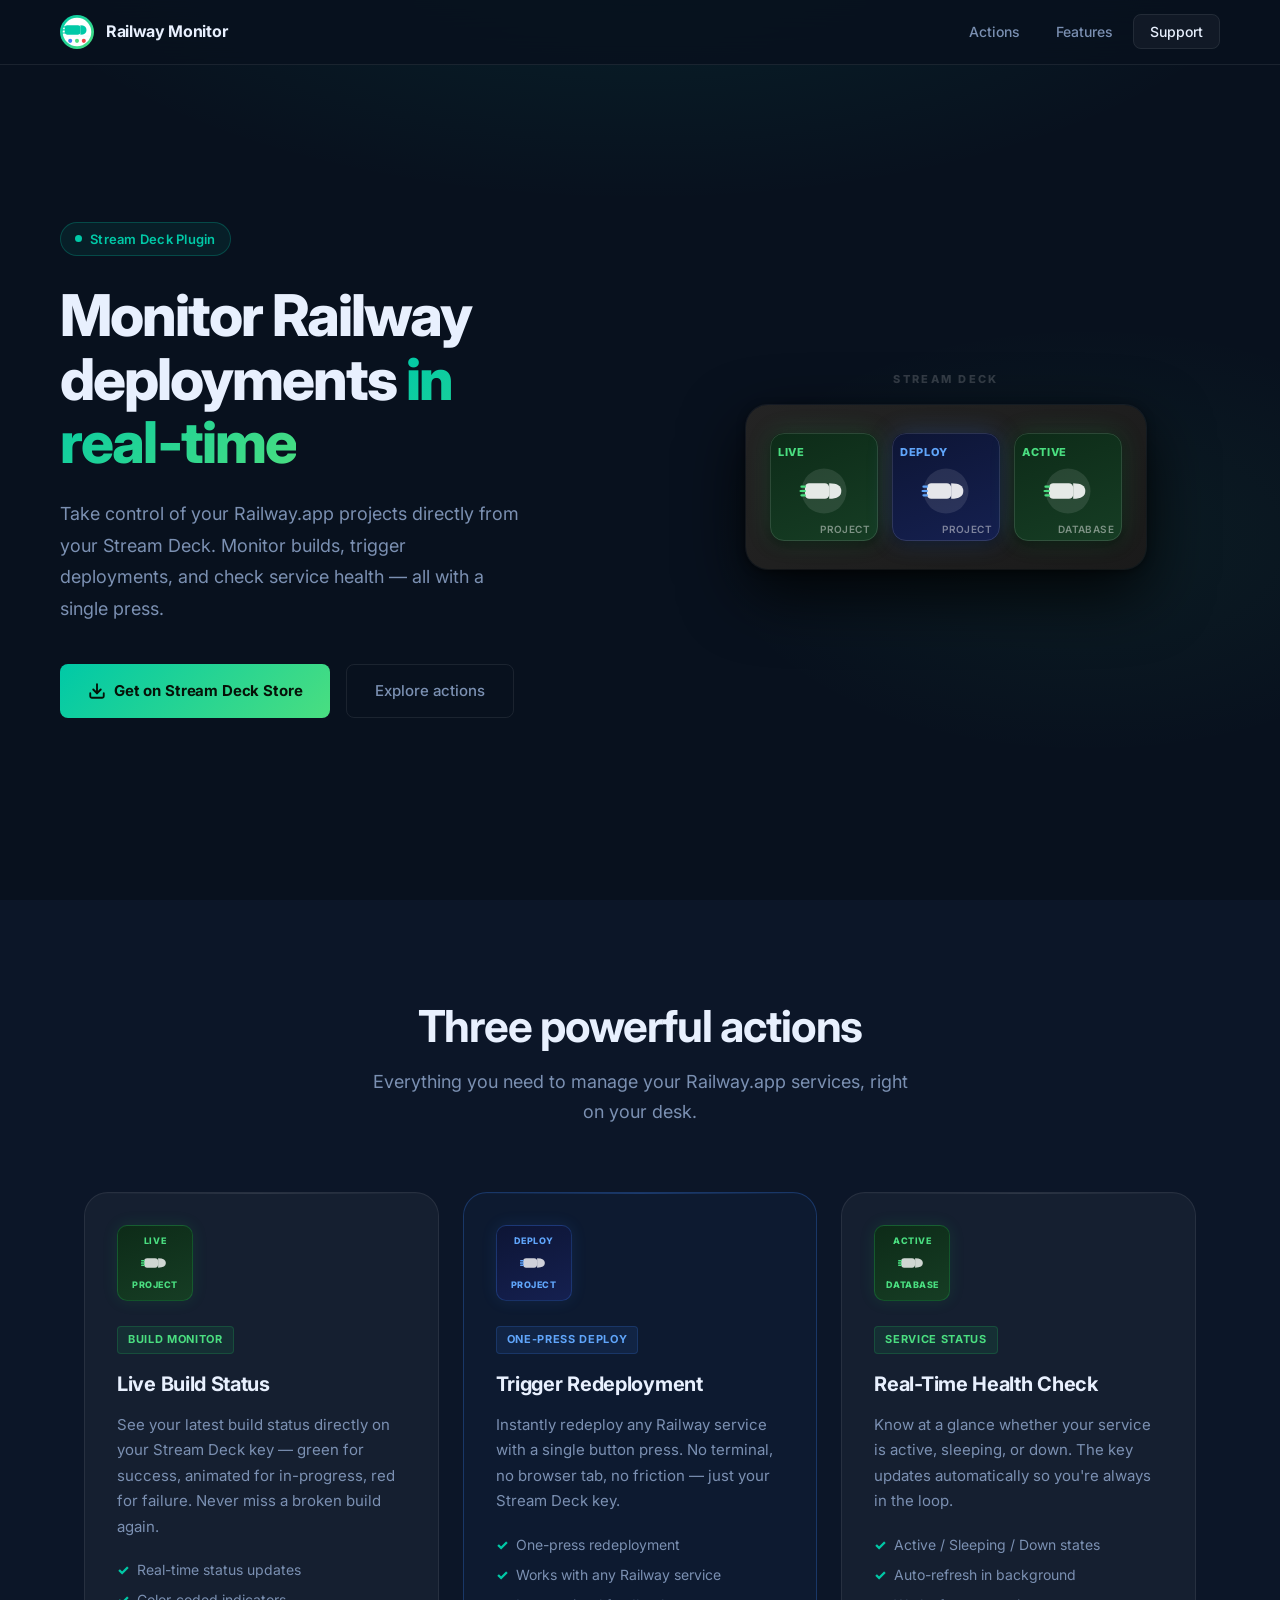
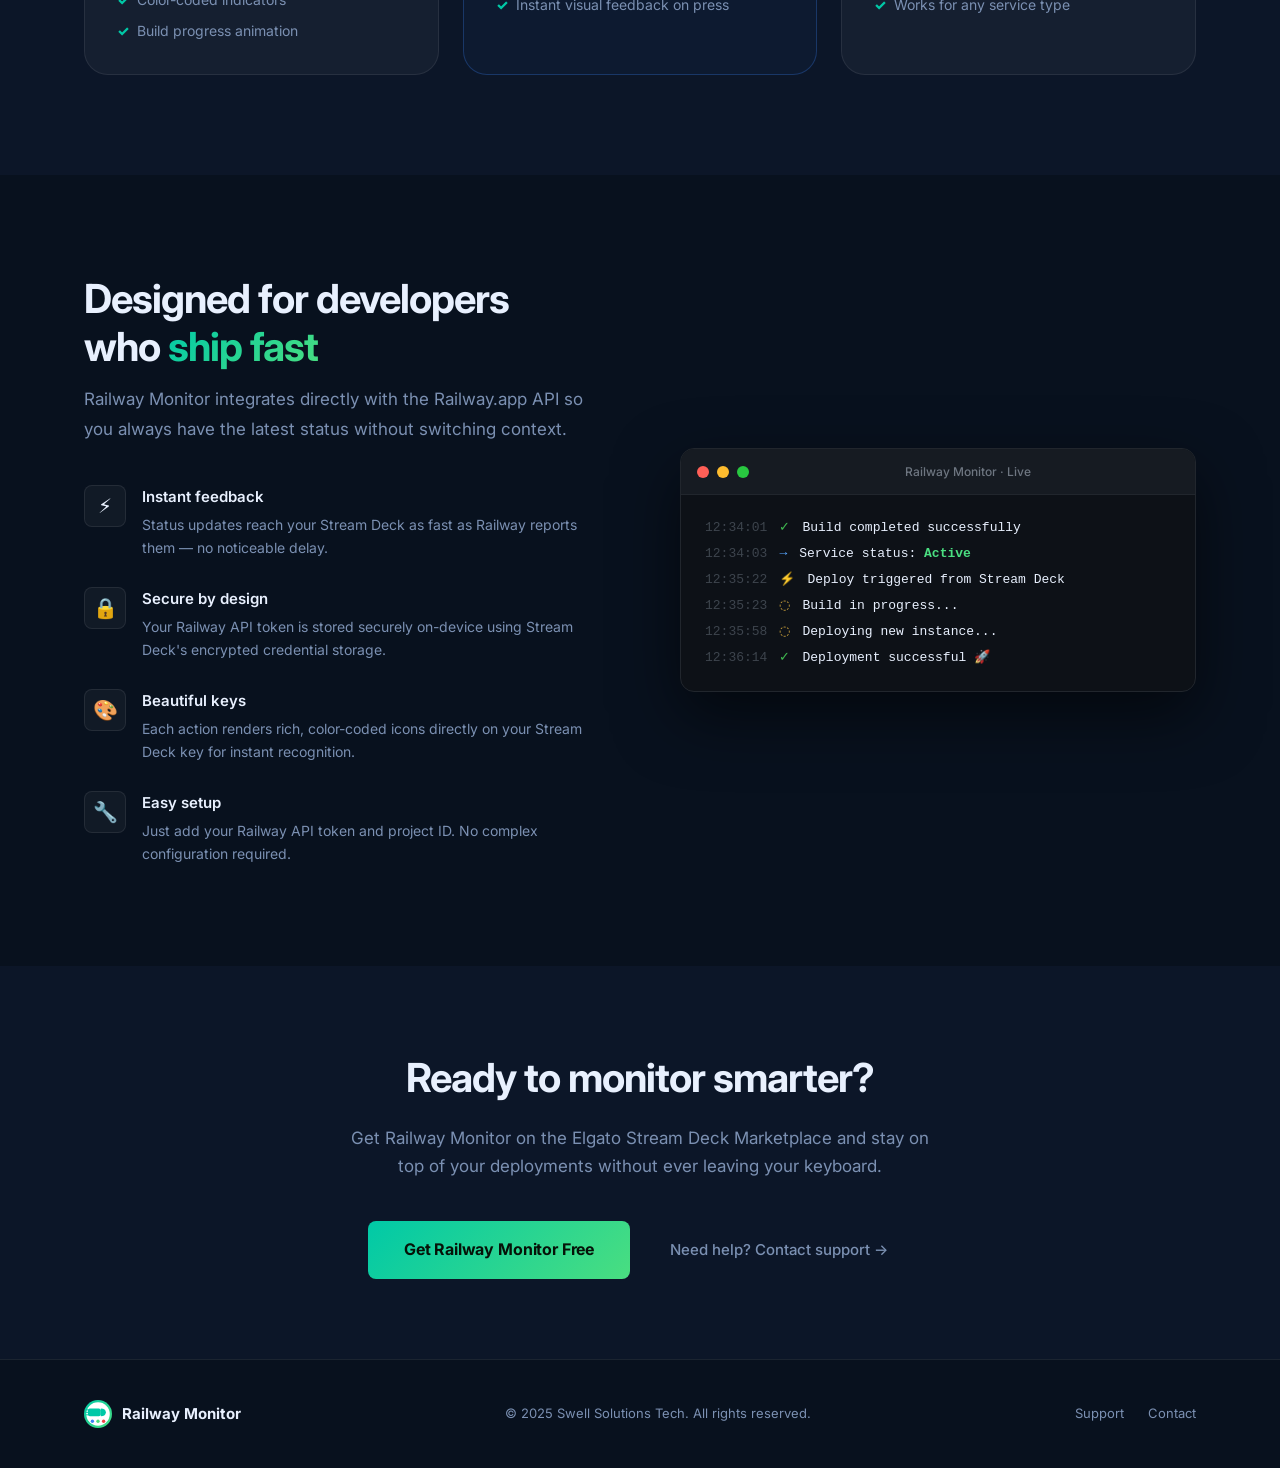
==== index.html @ 13d216b6 "feat: implement site structure with landing page, support page, and responsive CSS styling" ====
<!DOCTYPE html>
<html lang="en">
<head>
  <meta charset="UTF-8">
  <meta name="viewport" content="width=device-width, initial-scale=1.0">
  <title>Railway Monitor — Stream Deck Plugin</title>
  <meta name="description" content="Monitor your Railway.app deployments in real-time from your Stream Deck. Build status, one-press deploys, and service health at your fingertips.">
  <link rel="preconnect" href="https://fonts.googleapis.com">
  <link rel="preconnect" href="https://fonts.gstatic.com" crossorigin>
  <link href="https://fonts.googleapis.com/css2?family=Inter:wght@300;400;500;600;700;800;900&display=swap" rel="stylesheet">
  <link rel="stylesheet" href="css/style.css">
</head>
<body>

  <!-- ─── NAV ─── -->
  <nav class="nav" id="nav">
    <div class="nav-inner">
      <a href="index.html" class="nav-brand">
        <svg width="34" height="34" viewBox="0 0 100 100" fill="none" xmlns="http://www.w3.org/2000/svg">
          <defs>
            <linearGradient id="ng" x1="0" y1="0" x2="100" y2="100" gradientUnits="userSpaceOnUse">
              <stop stop-color="#00c9a7"/><stop offset="1" stop-color="#4ade80"/>
            </linearGradient>
          </defs>
          <circle cx="50" cy="50" r="50" fill="url(#ng)"/>
          <circle cx="50" cy="50" r="42" fill="white"/>
          <rect x="14" y="30" width="46" height="28" rx="7" fill="#00c9a7"/>
          <path d="M60 30 Q78 30 78 44 Q78 58 60 58 Z" fill="#00c9a7"/>
          <line x1="14" y1="35" x2="8" y2="35" stroke="#00c9a7" stroke-width="3.5" stroke-linecap="round"/>
          <line x1="14" y1="44" x2="6" y2="44" stroke="#00c9a7" stroke-width="3.5" stroke-linecap="round"/>
          <line x1="14" y1="53" x2="8" y2="53" stroke="#00c9a7" stroke-width="3.5" stroke-linecap="round"/>
          <line x1="10" y1="62" x2="90" y2="62" stroke="#e0ede8" stroke-width="1.5" opacity="0.6"/>
          <circle cx="30" cy="76" r="6" fill="#3b82f6"/>
          <circle cx="50" cy="76" r="6" fill="#4ade80"/>
          <circle cx="70" cy="76" r="6" fill="#ef4444"/>
        </svg>
        <span class="nav-name">Railway Monitor</span>
      </a>
      <ul class="nav-links">
        <li><a href="#actions">Actions</a></li>
        <li><a href="#features">Features</a></li>
        <li><a href="support.html" class="nav-support">Support</a></li>
      </ul>
    </div>
  </nav>

  <!-- ─── HERO ─── -->
  <section class="hero">
    <div class="hero-inner">
      <div class="hero-content">
        <div class="hero-badge">
          <span class="badge-dot"></span>
          Stream Deck Plugin
        </div>
        <h1>Monitor Railway<br>deployments <span class="gradient-text">in real&#8209;time</span></h1>
        <p class="hero-desc">
          Take control of your Railway.app projects directly from your Stream Deck.
          Monitor builds, trigger deployments, and check service health — all with a single press.
        </p>
        <div class="hero-ctas">
          <a href="#" class="btn-gradient">
            <svg width="18" height="18" viewBox="0 0 24 24" fill="none" stroke="currentColor" stroke-width="2.5" stroke-linecap="round" stroke-linejoin="round">
              <path d="M21 15v4a2 2 0 0 1-2 2H5a2 2 0 0 1-2-2v-4"/><polyline points="7 10 12 15 17 10"/><line x1="12" y1="15" x2="12" y2="3"/>
            </svg>
            Get on Stream Deck Store
          </a>
          <a href="#actions" class="btn-outline">Explore actions</a>
        </div>
      </div>

      <!-- Stream Deck Visual -->
      <div class="deck-visual">
        <div class="deck-brand-label">Stream Deck</div>
        <div class="deck-frame">

          <!-- Key 1 — Live -->
          <div class="deck-key key-live">
            <span class="key-top-label">Live</span>
            <div class="key-icon-wrap">
              <svg viewBox="0 0 60 60" fill="none" xmlns="http://www.w3.org/2000/svg">
                <circle cx="30" cy="30" r="26" fill="rgba(255,255,255,0.1)"/>
                <rect x="8" y="21" width="28" height="18" rx="5" fill="white" opacity="0.88"/>
                <path d="M36 21 Q50 21 50 30 Q50 39 36 39 Z" fill="white" opacity="0.88"/>
                <line x1="8" y1="25" x2="4" y2="25" stroke="#4ade80" stroke-width="2.5" stroke-linecap="round"/>
                <line x1="8" y1="30" x2="3" y2="30" stroke="#4ade80" stroke-width="2.5" stroke-linecap="round"/>
                <line x1="8" y1="35" x2="4" y2="35" stroke="#4ade80" stroke-width="2.5" stroke-linecap="round"/>
              </svg>
            </div>
            <span class="key-bottom-label">Project</span>
          </div>

          <!-- Key 2 — Deploy -->
          <div class="deck-key key-deploy">
            <span class="key-top-label">Deploy</span>
            <div class="key-icon-wrap">
              <svg viewBox="0 0 60 60" fill="none" xmlns="http://www.w3.org/2000/svg">
                <circle cx="30" cy="30" r="26" fill="rgba(255,255,255,0.1)"/>
                <rect x="8" y="21" width="28" height="18" rx="5" fill="white" opacity="0.88"/>
                <path d="M36 21 Q50 21 50 30 Q50 39 36 39 Z" fill="white" opacity="0.88"/>
                <line x1="8" y1="25" x2="4" y2="25" stroke="#60a5fa" stroke-width="2.5" stroke-linecap="round"/>
                <line x1="8" y1="30" x2="3" y2="30" stroke="#60a5fa" stroke-width="2.5" stroke-linecap="round"/>
                <line x1="8" y1="35" x2="4" y2="35" stroke="#60a5fa" stroke-width="2.5" stroke-linecap="round"/>
              </svg>
            </div>
            <span class="key-bottom-label">Project</span>
          </div>

          <!-- Key 3 — Active -->
          <div class="deck-key key-active">
            <span class="key-top-label">Active</span>
            <div class="key-icon-wrap">
              <svg viewBox="0 0 60 60" fill="none" xmlns="http://www.w3.org/2000/svg">
                <circle cx="30" cy="30" r="26" fill="rgba(255,255,255,0.1)"/>
                <rect x="8" y="21" width="28" height="18" rx="5" fill="white" opacity="0.88"/>
                <path d="M36 21 Q50 21 50 30 Q50 39 36 39 Z" fill="white" opacity="0.88"/>
                <line x1="8" y1="25" x2="4" y2="25" stroke="#4ade80" stroke-width="2.5" stroke-linecap="round"/>
                <line x1="8" y1="30" x2="3" y2="30" stroke="#4ade80" stroke-width="2.5" stroke-linecap="round"/>
                <line x1="8" y1="35" x2="4" y2="35" stroke="#4ade80" stroke-width="2.5" stroke-linecap="round"/>
              </svg>
            </div>
            <span class="key-bottom-label">Database</span>
          </div>

        </div>
      </div>
    </div>
  </section>

  <!-- ─── ACTIONS ─── -->
  <section id="actions" class="section-actions">
    <div class="container">
      <div class="section-header">
        <h2>Three powerful actions</h2>
        <p>Everything you need to manage your Railway.app services, right on your desk.</p>
      </div>
      <div class="actions-grid">

        <!-- Build Monitor -->
        <div class="action-card">
          <div class="mini-key green">
            <span>Live</span>
            <svg class="mini-key-icon" viewBox="0 0 36 36" fill="none">
              <rect x="4" y="12" width="18" height="12" rx="4" fill="white" opacity="0.8"/>
              <path d="M22 12 Q32 12 32 18 Q32 24 22 24 Z" fill="white" opacity="0.8"/>
              <line x1="4" y1="15" x2="1" y2="15" stroke="#4ade80" stroke-width="2" stroke-linecap="round"/>
              <line x1="4" y1="18" x2="0" y2="18" stroke="#4ade80" stroke-width="2" stroke-linecap="round"/>
              <line x1="4" y1="21" x2="1" y2="21" stroke="#4ade80" stroke-width="2" stroke-linecap="round"/>
            </svg>
            <span>Project</span>
          </div>
          <div class="action-tag green">Build Monitor</div>
          <h3>Live Build Status</h3>
          <p>See your latest build status directly on your Stream Deck key — green for success, animated for in-progress, red for failure. Never miss a broken build again.</p>
          <ul class="check-list">
            <li>Real-time status updates</li>
            <li>Color-coded indicators</li>
            <li>Build progress animation</li>
          </ul>
        </div>

        <!-- Deploy -->
        <div class="action-card is-featured">
          <div class="mini-key blue">
            <span>Deploy</span>
            <svg class="mini-key-icon" viewBox="0 0 36 36" fill="none">
              <rect x="4" y="12" width="18" height="12" rx="4" fill="white" opacity="0.8"/>
              <path d="M22 12 Q32 12 32 18 Q32 24 22 24 Z" fill="white" opacity="0.8"/>
              <line x1="4" y1="15" x2="1" y2="15" stroke="#60a5fa" stroke-width="2" stroke-linecap="round"/>
              <line x1="4" y1="18" x2="0" y2="18" stroke="#60a5fa" stroke-width="2" stroke-linecap="round"/>
              <line x1="4" y1="21" x2="1" y2="21" stroke="#60a5fa" stroke-width="2" stroke-linecap="round"/>
            </svg>
            <span>Project</span>
          </div>
          <div class="action-tag blue">One-Press Deploy</div>
          <h3>Trigger Redeployment</h3>
          <p>Instantly redeploy any Railway service with a single button press. No terminal, no browser tab, no friction — just your Stream Deck key.</p>
          <ul class="check-list">
            <li>One-press redeployment</li>
            <li>Works with any Railway service</li>
            <li>Instant visual feedback on press</li>
          </ul>
        </div>

        <!-- Service Status -->
        <div class="action-card">
          <div class="mini-key green">
            <span>Active</span>
            <svg class="mini-key-icon" viewBox="0 0 36 36" fill="none">
              <rect x="4" y="12" width="18" height="12" rx="4" fill="white" opacity="0.8"/>
              <path d="M22 12 Q32 12 32 18 Q32 24 22 24 Z" fill="white" opacity="0.8"/>
              <line x1="4" y1="15" x2="1" y2="15" stroke="#4ade80" stroke-width="2" stroke-linecap="round"/>
              <line x1="4" y1="18" x2="0" y2="18" stroke="#4ade80" stroke-width="2" stroke-linecap="round"/>
              <line x1="4" y1="21" x2="1" y2="21" stroke="#4ade80" stroke-width="2" stroke-linecap="round"/>
            </svg>
            <span>Database</span>
          </div>
          <div class="action-tag green">Service Status</div>
          <h3>Real-Time Health Check</h3>
          <p>Know at a glance whether your service is active, sleeping, or down. The key updates automatically so you're always in the loop.</p>
          <ul class="check-list">
            <li>Active / Sleeping / Down states</li>
            <li>Auto-refresh in background</li>
            <li>Works for any service type</li>
          </ul>
        </div>

      </div>
    </div>
  </section>

  <!-- ─── FEATURES ─── -->
  <section id="features" class="section-features">
    <div class="container">
      <div class="features-inner">
        <div class="features-text">
          <h2>Designed for developers<br>who <span class="gradient-text">ship fast</span></h2>
          <p>Railway Monitor integrates directly with the Railway.app API so you always have the latest status without switching context.</p>
          <div class="feat-list">
            <div class="feat-item">
              <div class="feat-icon">⚡</div>
              <div>
                <strong>Instant feedback</strong>
                <p>Status updates reach your Stream Deck as fast as Railway reports them — no noticeable delay.</p>
              </div>
            </div>
            <div class="feat-item">
              <div class="feat-icon">🔒</div>
              <div>
                <strong>Secure by design</strong>
                <p>Your Railway API token is stored securely on-device using Stream Deck's encrypted credential storage.</p>
              </div>
            </div>
            <div class="feat-item">
              <div class="feat-icon">🎨</div>
              <div>
                <strong>Beautiful keys</strong>
                <p>Each action renders rich, color-coded icons directly on your Stream Deck key for instant recognition.</p>
              </div>
            </div>
            <div class="feat-item">
              <div class="feat-icon">🔧</div>
              <div>
                <strong>Easy setup</strong>
                <p>Just add your Railway API token and project ID. No complex configuration required.</p>
              </div>
            </div>
          </div>
        </div>

        <div class="terminal">
          <div class="terminal-bar">
            <span class="t-dot r"></span>
            <span class="t-dot y"></span>
            <span class="t-dot g"></span>
            <span class="terminal-title">Railway Monitor · Live</span>
          </div>
          <div class="terminal-body">
            <div class="log">
              <span class="log-t">12:34:01</span>
              <span class="log-ok">✓</span>
              <span>Build completed successfully</span>
            </div>
            <div class="log">
              <span class="log-t">12:34:03</span>
              <span class="log-inf">→</span>
              <span>Service status: <strong style="color:#4ade80">Active</strong></span>
            </div>
            <div class="log">
              <span class="log-t">12:35:22</span>
              <span class="log-inf">⚡</span>
              <span>Deploy triggered from Stream Deck</span>
            </div>
            <div class="log">
              <span class="log-t">12:35:23</span>
              <span class="log-wrn">◌</span>
              <span>Build in progress...</span>
            </div>
            <div class="log">
              <span class="log-t">12:35:58</span>
              <span class="log-wrn">◌</span>
              <span>Deploying new instance...</span>
            </div>
            <div class="log anim">
              <span class="log-t">12:36:14</span>
              <span class="log-ok">✓</span>
              <span>Deployment successful 🚀</span>
            </div>
          </div>
        </div>
      </div>
    </div>
  </section>

  <!-- ─── CTA ─── -->
  <section class="section-cta">
    <div class="container">
      <div class="cta-box">
        <h2>Ready to monitor smarter?</h2>
        <p>Get Railway Monitor on the Elgato Stream Deck Marketplace and stay on top of your deployments without ever leaving your keyboard.</p>
        <div class="cta-row">
          <a href="#" class="btn-gradient large">Get Railway Monitor Free</a>
          <a href="support.html" class="btn-ghost">Need help? Contact support →</a>
        </div>
      </div>
    </div>
  </section>

  <!-- ─── FOOTER ─── -->
  <footer class="footer">
    <div class="container">
      <div class="footer-inner">
        <a href="index.html" class="footer-brand">
          <svg width="28" height="28" viewBox="0 0 100 100" fill="none" xmlns="http://www.w3.org/2000/svg">
            <defs>
              <linearGradient id="fg" x1="0" y1="0" x2="100" y2="100" gradientUnits="userSpaceOnUse">
                <stop stop-color="#00c9a7"/><stop offset="1" stop-color="#4ade80"/>
              </linearGradient>
            </defs>
            <circle cx="50" cy="50" r="50" fill="url(#fg)"/>
            <circle cx="50" cy="50" r="42" fill="white"/>
            <rect x="14" y="30" width="46" height="28" rx="7" fill="#00c9a7"/>
            <path d="M60 30 Q78 30 78 44 Q78 58 60 58 Z" fill="#00c9a7"/>
            <line x1="14" y1="35" x2="8" y2="35" stroke="#00c9a7" stroke-width="3.5" stroke-linecap="round"/>
            <line x1="14" y1="44" x2="6" y2="44" stroke="#00c9a7" stroke-width="3.5" stroke-linecap="round"/>
            <line x1="14" y1="53" x2="8" y2="53" stroke="#00c9a7" stroke-width="3.5" stroke-linecap="round"/>
            <circle cx="30" cy="76" r="6" fill="#3b82f6"/>
            <circle cx="50" cy="76" r="6" fill="#4ade80"/>
            <circle cx="70" cy="76" r="6" fill="#ef4444"/>
          </svg>
          Railway Monitor
        </a>
        <p class="footer-copy">© 2025 Swell Solutions Tech. All rights reserved.</p>
        <div class="footer-links">
          <a href="support.html">Support</a>
          <a href="mailto:contact@swellsolutionstech.com">Contact</a>
        </div>
      </div>
    </div>
  </footer>

  <script>
    const nav = document.getElementById('nav');
    window.addEventListener('scroll', () => {
      nav.classList.toggle('scrolled', window.scrollY > 20);
    });
  </script>
</body>
</html>
---- css/style.css ----
*, *::before, *::after { box-sizing: border-box; margin: 0; padding: 0; }

:root {
  --bg: #08111e;
  --bg-2: #0c1628;
  --card: rgba(255,255,255,0.04);
  --card-hover: rgba(255,255,255,0.07);
  --border: rgba(255,255,255,0.08);
  --border-hover: rgba(255,255,255,0.18);
  --text: #e8f0fe;
  --muted: #7b90b2;
  --teal: #00c9a7;
  --green: #22c55e;
  --blue: #3b82f6;
  --red: #ef4444;
  --grad: linear-gradient(135deg, #00c9a7 0%, #4ade80 100%);
  --radius: 16px;
  --radius-sm: 8px;
  --radius-lg: 24px;
}

html { scroll-behavior: smooth; }

body {
  font-family: 'Inter', system-ui, -apple-system, sans-serif;
  background: var(--bg);
  color: var(--text);
  line-height: 1.6;
  overflow-x: hidden;
}

/* ─── NAV ─── */
.nav {
  position: fixed;
  top: 0; left: 0; right: 0;
  z-index: 100;
  padding: 0 24px;
  background: rgba(8,17,30,0.85);
  backdrop-filter: blur(20px);
  -webkit-backdrop-filter: blur(20px);
  border-bottom: 1px solid var(--border);
  transition: background 0.3s;
}

.nav.scrolled { background: rgba(8,17,30,0.98); }

.nav-inner {
  max-width: 1160px;
  margin: 0 auto;
  height: 64px;
  display: flex;
  align-items: center;
  justify-content: space-between;
}

.nav-brand {
  display: flex;
  align-items: center;
  gap: 12px;
  text-decoration: none;
  color: var(--text);
}

.nav-brand svg { flex-shrink: 0; }

.nav-name {
  font-weight: 700;
  font-size: 16px;
  letter-spacing: -0.02em;
}

.nav-links {
  display: flex;
  align-items: center;
  gap: 4px;
  list-style: none;
}

.nav-links a {
  text-decoration: none;
  color: var(--muted);
  font-size: 14px;
  font-weight: 500;
  padding: 8px 16px;
  border-radius: var(--radius-sm);
  transition: all 0.2s;
}

.nav-links a:hover { color: var(--text); background: var(--card); }

.nav-support {
  background: var(--card) !important;
  border: 1px solid var(--border);
  color: var(--text) !important;
}

.nav-support:hover {
  border-color: var(--teal) !important;
  color: var(--teal) !important;
  background: rgba(0,201,167,0.06) !important;
}

/* ─── HELPERS ─── */
.container {
  max-width: 1160px;
  margin: 0 auto;
  padding: 0 24px;
}

.gradient-text {
  background: var(--grad);
  -webkit-background-clip: text;
  background-clip: text;
  -webkit-text-fill-color: transparent;
}

.btn-gradient {
  display: inline-flex;
  align-items: center;
  gap: 8px;
  background: var(--grad);
  color: #061208;
  font-weight: 700;
  font-size: 15px;
  padding: 14px 28px;
  border-radius: var(--radius-sm);
  text-decoration: none;
  border: none;
  cursor: pointer;
  transition: all 0.25s;
  letter-spacing: -0.01em;
}

.btn-gradient:hover {
  transform: translateY(-2px);
  box-shadow: 0 8px 28px rgba(0,201,167,0.35);
}

.btn-gradient.large { padding: 16px 36px; font-size: 16px; }

.btn-outline {
  display: inline-flex;
  align-items: center;
  gap: 8px;
  background: transparent;
  color: var(--muted);
  font-weight: 500;
  font-size: 15px;
  padding: 14px 28px;
  border-radius: var(--radius-sm);
  text-decoration: none;
  border: 1px solid var(--border);
  transition: all 0.2s;
}

.btn-outline:hover { border-color: var(--border-hover); color: var(--text); }

.btn-ghost {
  display: inline-flex;
  align-items: center;
  background: transparent;
  color: var(--muted);
  font-weight: 500;
  font-size: 15px;
  padding: 14px 24px;
  text-decoration: none;
  transition: color 0.2s;
  border-radius: var(--radius-sm);
}

.btn-ghost:hover { color: var(--text); }

/* ─── HERO ─── */
.hero {
  min-height: 100vh;
  display: flex;
  align-items: center;
  padding: 100px 24px 60px;
  background:
    radial-gradient(ellipse 80% 50% at 50% -10%, rgba(0,201,167,0.1) 0%, transparent 65%),
    radial-gradient(ellipse 50% 40% at 85% 60%, rgba(74,222,128,0.06) 0%, transparent 60%),
    var(--bg);
}

.hero-inner {
  max-width: 1160px;
  margin: 0 auto;
  display: grid;
  grid-template-columns: 1fr 1fr;
  gap: 64px;
  align-items: center;
}

.hero-badge {
  display: inline-flex;
  align-items: center;
  gap: 8px;
  background: rgba(0,201,167,0.08);
  border: 1px solid rgba(0,201,167,0.25);
  color: var(--teal);
  font-size: 13px;
  font-weight: 600;
  padding: 6px 14px;
  border-radius: 100px;
  margin-bottom: 28px;
  letter-spacing: 0.02em;
}

.badge-dot {
  width: 7px; height: 7px;
  border-radius: 50%;
  background: var(--teal);
  animation: blink 2s ease-in-out infinite;
}

@keyframes blink {
  0%, 100% { opacity: 1; }
  50% { opacity: 0.3; }
}

.hero h1 {
  font-size: clamp(2.4rem, 5vw, 3.6rem);
  font-weight: 800;
  line-height: 1.1;
  letter-spacing: -0.035em;
  margin-bottom: 24px;
}

.hero-desc {
  color: var(--muted);
  font-size: 18px;
  line-height: 1.75;
  margin-bottom: 40px;
  max-width: 460px;
}

.hero-ctas {
  display: flex;
  gap: 16px;
  flex-wrap: wrap;
}

/* ─── DECK VISUAL ─── */
.deck-visual {
  display: flex;
  flex-direction: column;
  align-items: center;
  gap: 12px;
}

.deck-brand-label {
  font-size: 11px;
  font-weight: 800;
  letter-spacing: 0.22em;
  color: rgba(255,255,255,0.18);
  text-transform: uppercase;
  margin-bottom: 4px;
}

.deck-frame {
  background: linear-gradient(145deg, #242424, #1a1a1a);
  border-radius: 22px;
  padding: 28px 24px;
  display: flex;
  gap: 14px;
  box-shadow:
    0 0 0 1px rgba(255,255,255,0.06),
    0 24px 64px rgba(0,0,0,0.85),
    0 2px 8px rgba(0,0,0,0.5);
}

.deck-key {
  width: 108px;
  height: 108px;
  border-radius: 14px;
  display: flex;
  flex-direction: column;
  align-items: center;
  justify-content: space-between;
  padding: 11px 8px;
  cursor: pointer;
  transition: transform 0.15s, box-shadow 0.15s;
  position: relative;
  overflow: hidden;
}

.deck-key::after {
  content: '';
  position: absolute;
  inset: 0;
  border-radius: 14px;
  border: 1px solid rgba(255,255,255,0.12);
  pointer-events: none;
}

.deck-key:hover { transform: scale(0.96); }
.deck-key:active { transform: scale(0.91); }

.key-live {
  background: linear-gradient(160deg, #0d2b18 0%, #163d24 100%);
  box-shadow: 0 0 24px rgba(34,197,94,0.18), 0 4px 12px rgba(0,0,0,0.5);
}

.key-deploy {
  background: linear-gradient(160deg, #0d1535 0%, #152050 100%);
  box-shadow: 0 0 24px rgba(59,130,246,0.25), 0 4px 12px rgba(0,0,0,0.5);
}

.key-active {
  background: linear-gradient(160deg, #0d2b18 0%, #163d24 100%);
  box-shadow: 0 0 24px rgba(34,197,94,0.18), 0 4px 12px rgba(0,0,0,0.5);
}

.key-top-label {
  font-size: 11px;
  font-weight: 800;
  letter-spacing: 0.06em;
  text-transform: uppercase;
  align-self: flex-start;
}

.key-live .key-top-label  { color: #4ade80; }
.key-deploy .key-top-label { color: #60a5fa; }
.key-active .key-top-label { color: #4ade80; }

.key-icon-wrap {
  flex: 1;
  display: flex;
  align-items: center;
  justify-content: center;
  padding: 4px 0;
}

.key-icon-wrap svg { width: 52px; height: 52px; }

.key-bottom-label {
  font-size: 10px;
  font-weight: 600;
  color: rgba(255,255,255,0.45);
  letter-spacing: 0.04em;
  text-transform: uppercase;
  align-self: flex-end;
}

/* ─── SECTIONS ─── */
section { padding: 100px 0; }

.section-header {
  text-align: center;
  margin-bottom: 64px;
}

.section-header h2 {
  font-size: clamp(1.9rem, 4vw, 2.75rem);
  font-weight: 700;
  letter-spacing: -0.025em;
  margin-bottom: 14px;
  line-height: 1.2;
}

.section-header p {
  color: var(--muted);
  font-size: 18px;
  max-width: 560px;
  margin: 0 auto;
  line-height: 1.7;
}

/* ─── ACTIONS ─── */
.section-actions { background: var(--bg-2); }

.actions-grid {
  display: grid;
  grid-template-columns: repeat(3, 1fr);
  gap: 24px;
}

.action-card {
  background: var(--card);
  border: 1px solid var(--border);
  border-radius: var(--radius-lg);
  padding: 32px;
  transition: all 0.3s;
  position: relative;
  overflow: hidden;
}

.action-card::before {
  content: '';
  position: absolute;
  top: 0; left: 0; right: 0;
  height: 1px;
  background: linear-gradient(90deg, transparent, rgba(255,255,255,0.1), transparent);
}

.action-card:hover {
  background: var(--card-hover);
  border-color: var(--border-hover);
  transform: translateY(-5px);
  box-shadow: 0 16px 48px rgba(0,0,0,0.4);
}

.action-card.is-featured {
  border-color: rgba(59,130,246,0.28);
  background: rgba(59,130,246,0.04);
}

.action-card.is-featured::before {
  background: linear-gradient(90deg, transparent, rgba(59,130,246,0.3), transparent);
}

.action-card.is-featured:hover { border-color: rgba(59,130,246,0.5); }

.mini-key {
  width: 76px;
  height: 76px;
  border-radius: 10px;
  display: flex;
  flex-direction: column;
  align-items: center;
  justify-content: space-between;
  padding: 8px 6px;
  margin-bottom: 24px;
  font-size: 9px;
  font-weight: 800;
  letter-spacing: 0.06em;
  text-transform: uppercase;
}

.mini-key.green {
  background: linear-gradient(160deg, #0d2b18, #163d24);
  border: 1px solid rgba(34,197,94,0.25);
  color: #4ade80;
  box-shadow: 0 0 16px rgba(34,197,94,0.12);
}

.mini-key.blue {
  background: linear-gradient(160deg, #0d1535, #152050);
  border: 1px solid rgba(59,130,246,0.25);
  color: #60a5fa;
  box-shadow: 0 0 16px rgba(59,130,246,0.12);
}

.mini-key-icon {
  width: 28px;
  height: 28px;
}

.action-tag {
  display: inline-block;
  font-size: 11px;
  font-weight: 700;
  letter-spacing: 0.06em;
  text-transform: uppercase;
  padding: 4px 10px;
  border-radius: 4px;
  margin-bottom: 14px;
}

.action-tag.green {
  background: rgba(34,197,94,0.1);
  color: #4ade80;
  border: 1px solid rgba(34,197,94,0.2);
}

.action-tag.blue {
  background: rgba(59,130,246,0.1);
  color: #60a5fa;
  border: 1px solid rgba(59,130,246,0.2);
}

.action-card h3 {
  font-size: 20px;
  font-weight: 700;
  letter-spacing: -0.015em;
  margin-bottom: 12px;
}

.action-card p {
  color: var(--muted);
  font-size: 15px;
  line-height: 1.7;
  margin-bottom: 20px;
}

.check-list {
  list-style: none;
  display: flex;
  flex-direction: column;
  gap: 8px;
}

.check-list li {
  font-size: 14px;
  color: var(--muted);
  padding-left: 20px;
  position: relative;
}

.check-list li::before {
  content: '✓';
  position: absolute;
  left: 0;
  color: var(--teal);
  font-weight: 800;
}

/* ─── FEATURES ─── */
.section-features { background: var(--bg); }

.features-inner {
  display: grid;
  grid-template-columns: 1fr 1fr;
  gap: 80px;
  align-items: center;
}

.features-text h2 {
  font-size: clamp(1.8rem, 3.5vw, 2.5rem);
  font-weight: 700;
  letter-spacing: -0.025em;
  margin-bottom: 14px;
  line-height: 1.2;
}

.features-text > p {
  color: var(--muted);
  font-size: 17px;
  line-height: 1.75;
  margin-bottom: 40px;
}

.feat-list {
  display: flex;
  flex-direction: column;
  gap: 28px;
}

.feat-item {
  display: flex;
  gap: 16px;
  align-items: flex-start;
}

.feat-icon {
  width: 42px; height: 42px;
  flex-shrink: 0;
  background: var(--card);
  border: 1px solid var(--border);
  border-radius: var(--radius-sm);
  display: flex;
  align-items: center;
  justify-content: center;
  font-size: 20px;
}

.feat-item strong {
  display: block;
  font-size: 15px;
  font-weight: 600;
  margin-bottom: 4px;
}

.feat-item p {
  color: var(--muted);
  font-size: 14px;
  line-height: 1.65;
}

/* ─── TERMINAL ─── */
.terminal {
  background: #0d1117;
  border: 1px solid #21262d;
  border-radius: 14px;
  overflow: hidden;
  box-shadow: 0 24px 64px rgba(0,0,0,0.55);
}

.terminal-bar {
  background: #161b22;
  padding: 13px 16px;
  display: flex;
  align-items: center;
  gap: 8px;
  border-bottom: 1px solid #21262d;
}

.t-dot { width: 12px; height: 12px; border-radius: 50%; }
.t-dot.r { background: #ff5f57; }
.t-dot.y { background: #febc2e; }
.t-dot.g { background: #28c840; }

.terminal-title {
  flex: 1;
  text-align: center;
  font-size: 12px;
  color: #6e7681;
  font-weight: 500;
}

.terminal-body {
  padding: 20px 24px;
  font-family: 'SF Mono', 'Fira Code', 'Cascadia Code', monospace;
  font-size: 13px;
  line-height: 2;
}

.log { display: flex; gap: 12px; }
.log-t { color: #3d444d; min-width: 60px; }
.log-ok  { color: #3fb950; }
.log-inf { color: #58a6ff; }
.log-wrn { color: #e3b341; }

.log.anim .log-ok { animation: fadeIn 1.5s 4s both; }

@keyframes fadeIn {
  from { opacity: 0; } to { opacity: 1; }
}

/* ─── CTA ─── */
.section-cta { background: var(--bg-2); padding: 80px 0; }

.cta-box {
  text-align: center;
  max-width: 580px;
  margin: 0 auto;
}

.cta-box h2 {
  font-size: clamp(1.8rem, 3.5vw, 2.5rem);
  font-weight: 700;
  letter-spacing: -0.025em;
  margin-bottom: 14px;
}

.cta-box p {
  color: var(--muted);
  font-size: 17px;
  line-height: 1.7;
  margin-bottom: 40px;
}

.cta-row {
  display: flex;
  gap: 16px;
  justify-content: center;
  flex-wrap: wrap;
}

/* ─── FOOTER ─── */
.footer {
  background: var(--bg);
  border-top: 1px solid var(--border);
  padding: 40px 0;
}

.footer-inner {
  display: flex;
  align-items: center;
  justify-content: space-between;
  flex-wrap: wrap;
  gap: 16px;
}

.footer-brand {
  display: flex;
  align-items: center;
  gap: 10px;
  font-weight: 700;
  font-size: 15px;
  text-decoration: none;
  color: var(--text);
}

.footer-copy { color: var(--muted); font-size: 13px; }

.footer-links { display: flex; gap: 24px; }

.footer-links a {
  color: var(--muted);
  text-decoration: none;
  font-size: 13px;
  transition: color 0.2s;
}

.footer-links a:hover { color: var(--text); }

/* ─── SUPPORT PAGE ─── */
.support-hero {
  padding: 160px 24px 80px;
  text-align: center;
  background:
    radial-gradient(ellipse 60% 40% at 50% 0%, rgba(0,201,167,0.07) 0%, transparent 65%),
    var(--bg);
}

.support-hero h1 {
  font-size: clamp(2rem, 4vw, 3rem);
  font-weight: 800;
  letter-spacing: -0.03em;
  margin-bottom: 16px;
}

.support-hero p {
  color: var(--muted);
  font-size: 18px;
  max-width: 480px;
  margin: 0 auto;
  line-height: 1.7;
}

.support-content { padding: 60px 0 100px; background: var(--bg-2); }

.support-grid {
  display: grid;
  grid-template-columns: 1fr 1.2fr;
  gap: 32px;
  max-width: 900px;
  margin: 0 auto;
}

.s-card {
  background: var(--card);
  border: 1px solid var(--border);
  border-radius: var(--radius-lg);
  padding: 40px;
}

.contact-card { text-align: center; }

.contact-icon {
  width: 68px; height: 68px;
  background: rgba(0,201,167,0.08);
  border: 1px solid rgba(0,201,167,0.2);
  border-radius: 18px;
  display: flex;
  align-items: center;
  justify-content: center;
  margin: 0 auto 24px;
  font-size: 30px;
}

.contact-card h2 {
  font-size: 22px;
  font-weight: 700;
  letter-spacing: -0.02em;
  margin-bottom: 12px;
}

.contact-card p {
  color: var(--muted);
  font-size: 15px;
  line-height: 1.7;
  margin-bottom: 28px;
}

.contact-email-link {
  display: block;
  color: var(--teal);
  font-size: 14px;
  text-decoration: none;
  font-weight: 600;
  margin-bottom: 28px;
  word-break: break-all;
  transition: opacity 0.2s;
}

.contact-email-link:hover { opacity: 0.75; }

.faq-card h2 {
  font-size: 22px;
  font-weight: 700;
  letter-spacing: -0.02em;
  margin-bottom: 28px;
}

.faq-item {
  padding: 18px 0;
  border-bottom: 1px solid var(--border);
}

.faq-item:first-of-type { padding-top: 0; }
.faq-item:last-child { border-bottom: none; padding-bottom: 0; }

.faq-q {
  font-weight: 600;
  font-size: 14px;
  margin-bottom: 8px;
}

.faq-a {
  color: var(--muted);
  font-size: 14px;
  line-height: 1.65;
}

/* ─── RESPONSIVE ─── */
@media (max-width: 900px) {
  .hero-inner { grid-template-columns: 1fr; text-align: center; gap: 48px; }
  .hero-desc { max-width: 100%; }
  .hero-ctas { justify-content: center; }
  .deck-visual { order: -1; }
  .deck-frame { gap: 10px; padding: 20px 18px; }
  .deck-key { width: 88px; height: 88px; }
  .actions-grid { grid-template-columns: 1fr; }
  .features-inner { grid-template-columns: 1fr; gap: 48px; }
  .support-grid { grid-template-columns: 1fr; }
}

@media (max-width: 600px) {
  .nav-links li:not(:last-child) { display: none; }
  .deck-frame { gap: 8px; padding: 16px 14px; }
  .deck-key { width: 76px; height: 76px; }
  .key-icon-wrap svg { width: 42px; height: 42px; }
  .footer-inner { flex-direction: column; text-align: center; }
}
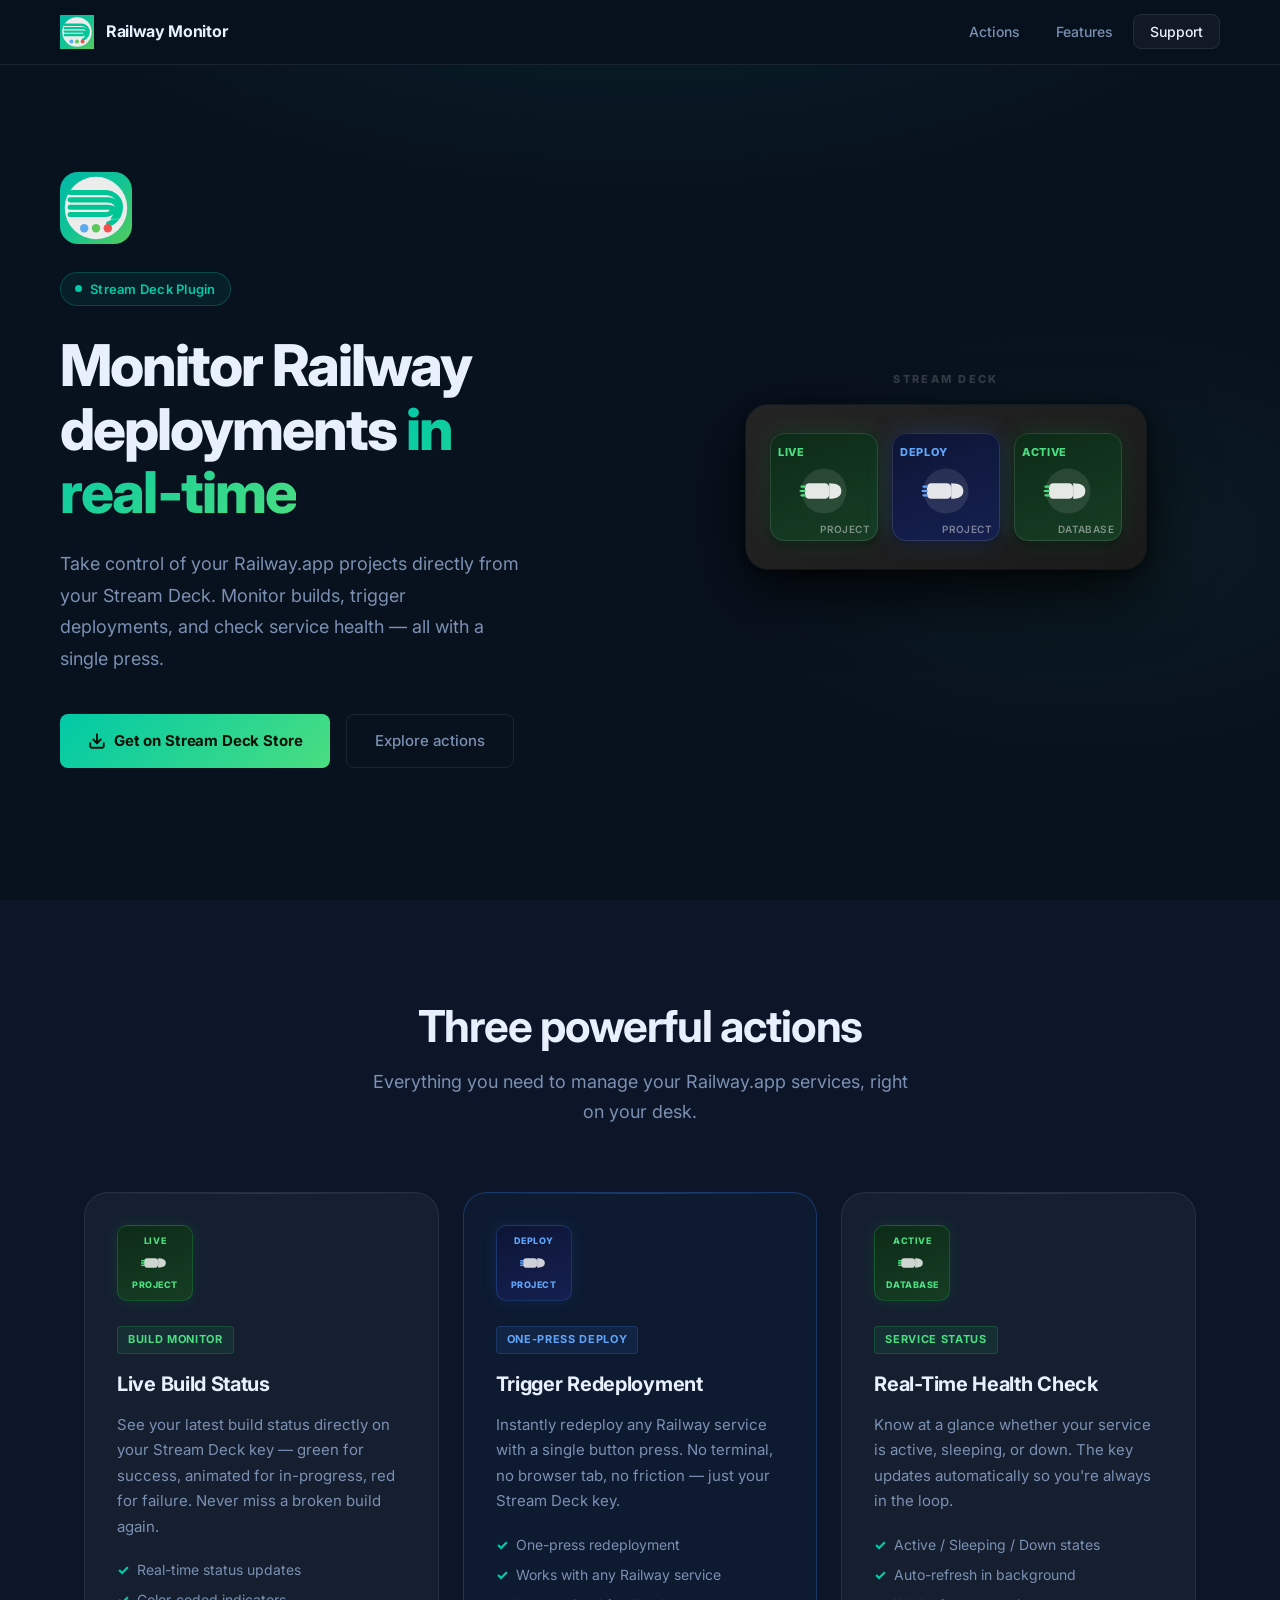
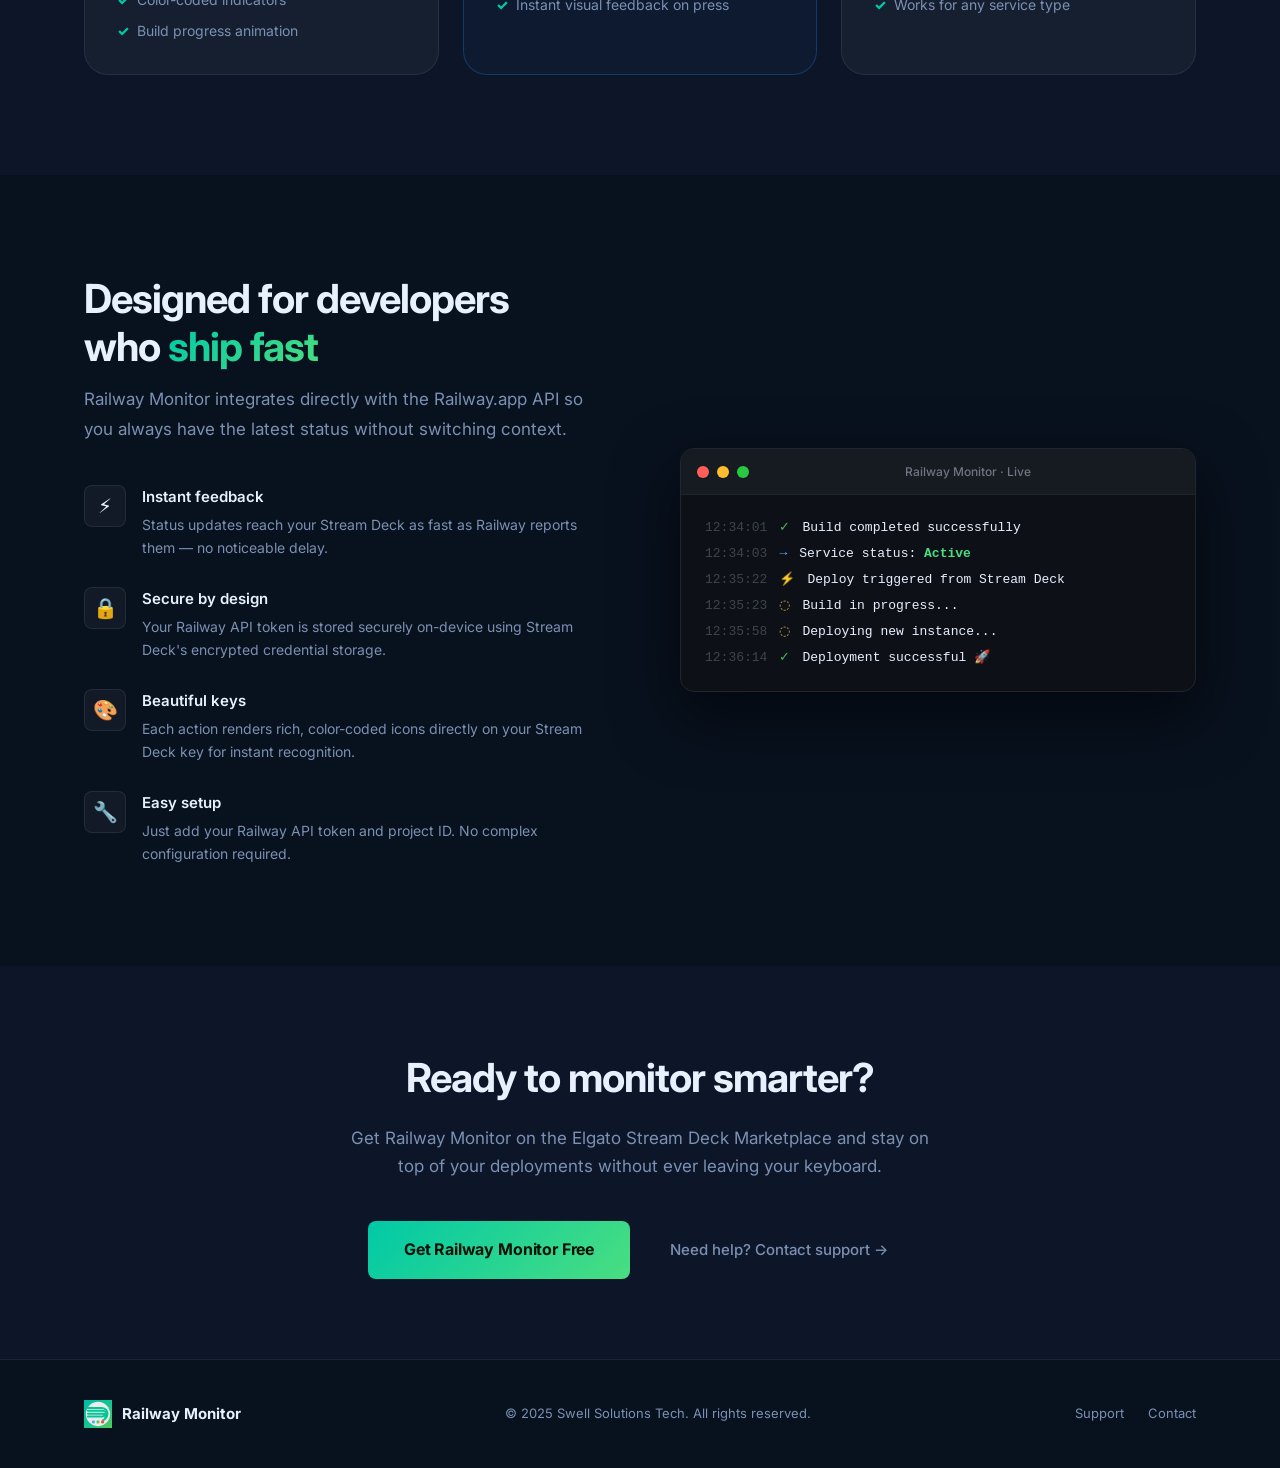
==== commit 4e066f8c: "feat: replace inline SVG logos with external assets/logo.svg and add hero icons" ====
--- a/index.html
+++ b/index.html
@@ -16,24 +16,7 @@
   <nav class="nav" id="nav">
     <div class="nav-inner">
       <a href="index.html" class="nav-brand">
-        <svg width="34" height="34" viewBox="0 0 100 100" fill="none" xmlns="http://www.w3.org/2000/svg">
-          <defs>
-            <linearGradient id="ng" x1="0" y1="0" x2="100" y2="100" gradientUnits="userSpaceOnUse">
-              <stop stop-color="#00c9a7"/><stop offset="1" stop-color="#4ade80"/>
-            </linearGradient>
-          </defs>
-          <circle cx="50" cy="50" r="50" fill="url(#ng)"/>
-          <circle cx="50" cy="50" r="42" fill="white"/>
-          <rect x="14" y="30" width="46" height="28" rx="7" fill="#00c9a7"/>
-          <path d="M60 30 Q78 30 78 44 Q78 58 60 58 Z" fill="#00c9a7"/>
-          <line x1="14" y1="35" x2="8" y2="35" stroke="#00c9a7" stroke-width="3.5" stroke-linecap="round"/>
-          <line x1="14" y1="44" x2="6" y2="44" stroke="#00c9a7" stroke-width="3.5" stroke-linecap="round"/>
-          <line x1="14" y1="53" x2="8" y2="53" stroke="#00c9a7" stroke-width="3.5" stroke-linecap="round"/>
-          <line x1="10" y1="62" x2="90" y2="62" stroke="#e0ede8" stroke-width="1.5" opacity="0.6"/>
-          <circle cx="30" cy="76" r="6" fill="#3b82f6"/>
-          <circle cx="50" cy="76" r="6" fill="#4ade80"/>
-          <circle cx="70" cy="76" r="6" fill="#ef4444"/>
-        </svg>
+        <img src="assets/logo.svg" width="34" height="34" alt="Railway Monitor logo">
         <span class="nav-name">Railway Monitor</span>
       </a>
       <ul class="nav-links">
@@ -48,6 +31,7 @@
   <section class="hero">
     <div class="hero-inner">
       <div class="hero-content">
+        <img src="assets/logo.svg" width="72" height="72" alt="Railway Monitor" style="border-radius:18px;display:block;margin-bottom:28px;">
         <div class="hero-badge">
           <span class="badge-dot"></span>
           Stream Deck Plugin
@@ -310,23 +294,7 @@
     <div class="container">
       <div class="footer-inner">
         <a href="index.html" class="footer-brand">
-          <svg width="28" height="28" viewBox="0 0 100 100" fill="none" xmlns="http://www.w3.org/2000/svg">
-            <defs>
-              <linearGradient id="fg" x1="0" y1="0" x2="100" y2="100" gradientUnits="userSpaceOnUse">
-                <stop stop-color="#00c9a7"/><stop offset="1" stop-color="#4ade80"/>
-              </linearGradient>
-            </defs>
-            <circle cx="50" cy="50" r="50" fill="url(#fg)"/>
-            <circle cx="50" cy="50" r="42" fill="white"/>
-            <rect x="14" y="30" width="46" height="28" rx="7" fill="#00c9a7"/>
-            <path d="M60 30 Q78 30 78 44 Q78 58 60 58 Z" fill="#00c9a7"/>
-            <line x1="14" y1="35" x2="8" y2="35" stroke="#00c9a7" stroke-width="3.5" stroke-linecap="round"/>
-            <line x1="14" y1="44" x2="6" y2="44" stroke="#00c9a7" stroke-width="3.5" stroke-linecap="round"/>
-            <line x1="14" y1="53" x2="8" y2="53" stroke="#00c9a7" stroke-width="3.5" stroke-linecap="round"/>
-            <circle cx="30" cy="76" r="6" fill="#3b82f6"/>
-            <circle cx="50" cy="76" r="6" fill="#4ade80"/>
-            <circle cx="70" cy="76" r="6" fill="#ef4444"/>
-          </svg>
+          <img src="assets/logo.svg" width="28" height="28" alt="Railway Monitor logo">
           Railway Monitor
         </a>
         <p class="footer-copy">© 2025 Swell Solutions Tech. All rights reserved.</p>
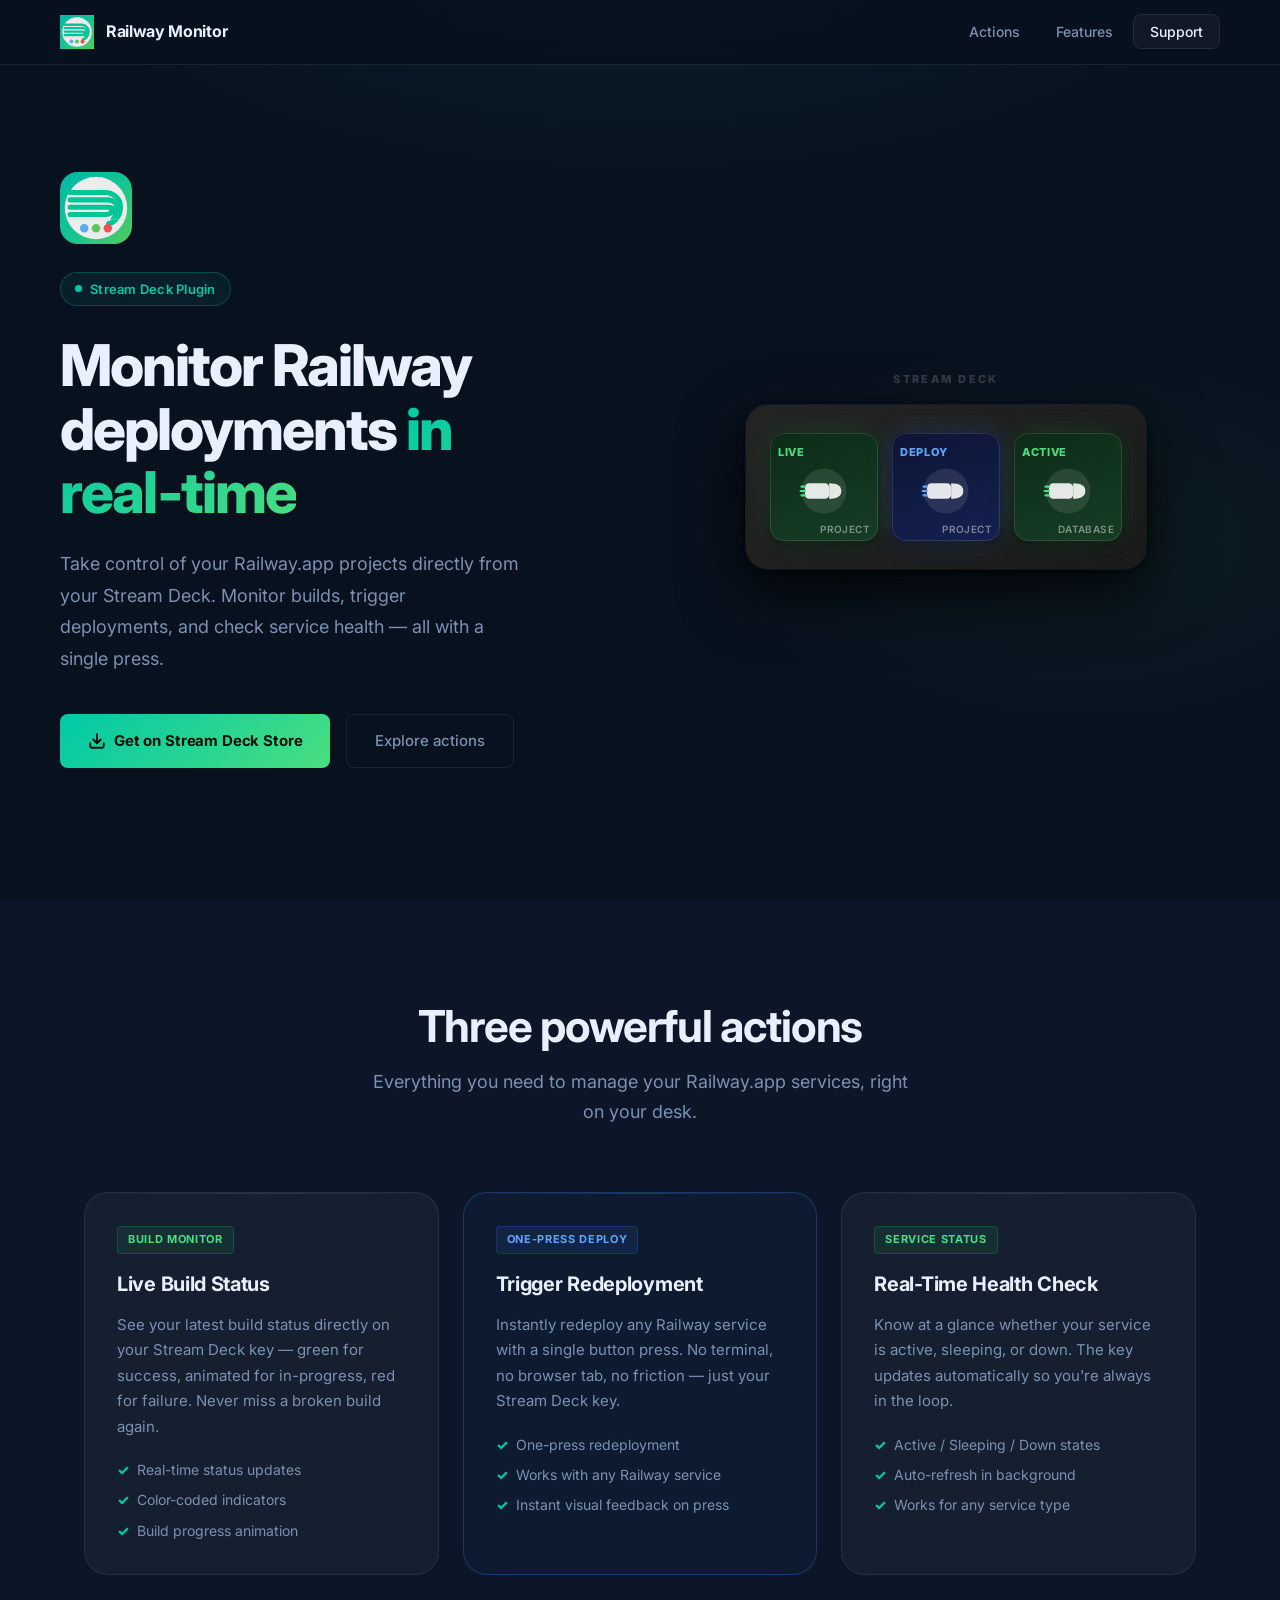
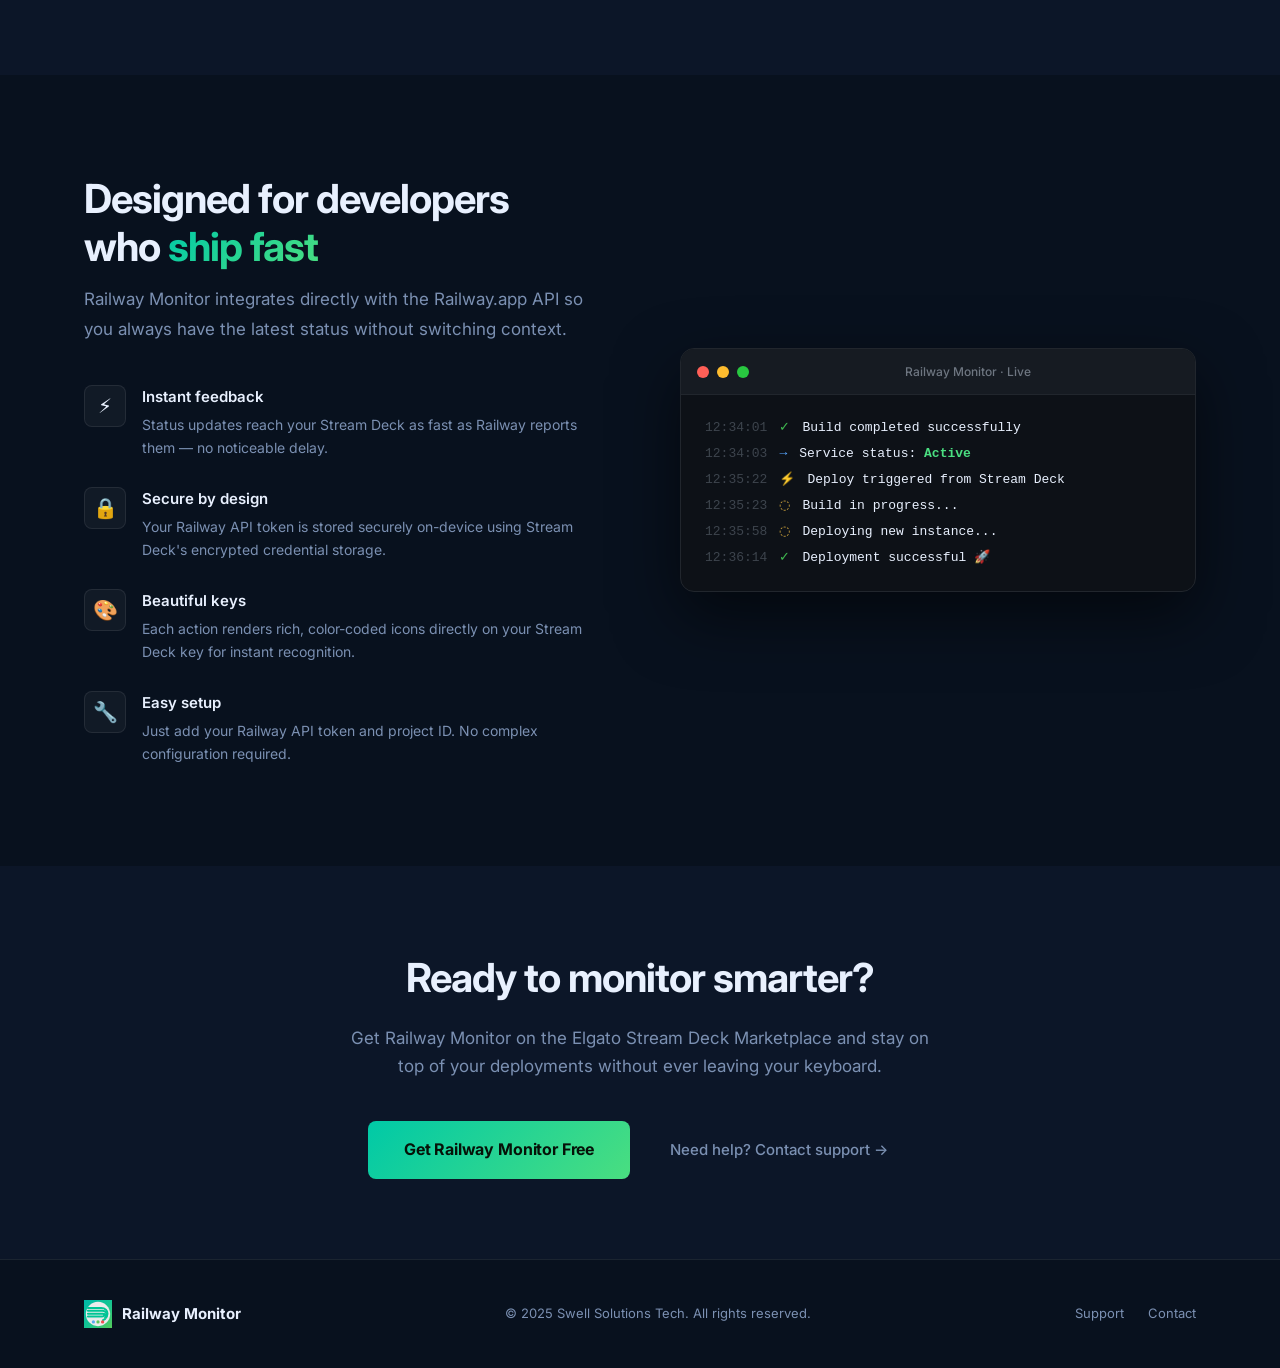
==== commit 17d69f1e: "style: create main stylesheet and add scroll-triggered fade-in animation for action cards while remo" ====
--- a/index.html
+++ b/index.html
@@ -22,7 +22,7 @@
       <ul class="nav-links">
         <li><a href="#actions">Actions</a></li>
         <li><a href="#features">Features</a></li>
-        <li><a href="support.html" class="nav-support">Support</a></li>
+        <li><a href="/support" class="nav-support">Support</a></li>
       </ul>
     </div>
   </nav>
@@ -121,17 +121,6 @@
 
         <!-- Build Monitor -->
         <div class="action-card">
-          <div class="mini-key green">
-            <span>Live</span>
-            <svg class="mini-key-icon" viewBox="0 0 36 36" fill="none">
-              <rect x="4" y="12" width="18" height="12" rx="4" fill="white" opacity="0.8"/>
-              <path d="M22 12 Q32 12 32 18 Q32 24 22 24 Z" fill="white" opacity="0.8"/>
-              <line x1="4" y1="15" x2="1" y2="15" stroke="#4ade80" stroke-width="2" stroke-linecap="round"/>
-              <line x1="4" y1="18" x2="0" y2="18" stroke="#4ade80" stroke-width="2" stroke-linecap="round"/>
-              <line x1="4" y1="21" x2="1" y2="21" stroke="#4ade80" stroke-width="2" stroke-linecap="round"/>
-            </svg>
-            <span>Project</span>
-          </div>
           <div class="action-tag green">Build Monitor</div>
           <h3>Live Build Status</h3>
           <p>See your latest build status directly on your Stream Deck key — green for success, animated for in-progress, red for failure. Never miss a broken build again.</p>
@@ -144,17 +133,6 @@
 
         <!-- Deploy -->
         <div class="action-card is-featured">
-          <div class="mini-key blue">
-            <span>Deploy</span>
-            <svg class="mini-key-icon" viewBox="0 0 36 36" fill="none">
-              <rect x="4" y="12" width="18" height="12" rx="4" fill="white" opacity="0.8"/>
-              <path d="M22 12 Q32 12 32 18 Q32 24 22 24 Z" fill="white" opacity="0.8"/>
-              <line x1="4" y1="15" x2="1" y2="15" stroke="#60a5fa" stroke-width="2" stroke-linecap="round"/>
-              <line x1="4" y1="18" x2="0" y2="18" stroke="#60a5fa" stroke-width="2" stroke-linecap="round"/>
-              <line x1="4" y1="21" x2="1" y2="21" stroke="#60a5fa" stroke-width="2" stroke-linecap="round"/>
-            </svg>
-            <span>Project</span>
-          </div>
           <div class="action-tag blue">One-Press Deploy</div>
           <h3>Trigger Redeployment</h3>
           <p>Instantly redeploy any Railway service with a single button press. No terminal, no browser tab, no friction — just your Stream Deck key.</p>
@@ -167,17 +145,6 @@
 
         <!-- Service Status -->
         <div class="action-card">
-          <div class="mini-key green">
-            <span>Active</span>
-            <svg class="mini-key-icon" viewBox="0 0 36 36" fill="none">
-              <rect x="4" y="12" width="18" height="12" rx="4" fill="white" opacity="0.8"/>
-              <path d="M22 12 Q32 12 32 18 Q32 24 22 24 Z" fill="white" opacity="0.8"/>
-              <line x1="4" y1="15" x2="1" y2="15" stroke="#4ade80" stroke-width="2" stroke-linecap="round"/>
-              <line x1="4" y1="18" x2="0" y2="18" stroke="#4ade80" stroke-width="2" stroke-linecap="round"/>
-              <line x1="4" y1="21" x2="1" y2="21" stroke="#4ade80" stroke-width="2" stroke-linecap="round"/>
-            </svg>
-            <span>Database</span>
-          </div>
           <div class="action-tag green">Service Status</div>
           <h3>Real-Time Health Check</h3>
           <p>Know at a glance whether your service is active, sleeping, or down. The key updates automatically so you're always in the loop.</p>
@@ -283,7 +250,7 @@
         <p>Get Railway Monitor on the Elgato Stream Deck Marketplace and stay on top of your deployments without ever leaving your keyboard.</p>
         <div class="cta-row">
           <a href="#" class="btn-gradient large">Get Railway Monitor Free</a>
-          <a href="support.html" class="btn-ghost">Need help? Contact support →</a>
+          <a href="/support" class="btn-ghost">Need help? Contact support →</a>
         </div>
       </div>
     </div>
@@ -299,7 +266,7 @@
         </a>
         <p class="footer-copy">© 2025 Swell Solutions Tech. All rights reserved.</p>
         <div class="footer-links">
-          <a href="support.html">Support</a>
+          <a href="/support">Support</a>
           <a href="mailto:contact@swellsolutionstech.com">Contact</a>
         </div>
       </div>
@@ -311,6 +278,20 @@
     window.addEventListener('scroll', () => {
       nav.classList.toggle('scrolled', window.scrollY > 20);
     });
+
+    const revealObserver = new IntersectionObserver((entries) => {
+      entries.forEach(entry => {
+        if (entry.isIntersecting) {
+          entry.target.classList.add('is-visible');
+          revealObserver.unobserve(entry.target);
+        }
+      });
+    }, { threshold: 0.12 });
+
+    document.querySelectorAll('.action-card').forEach((card, i) => {
+      card.style.transitionDelay = `${i * 110}ms`;
+      revealObserver.observe(card);
+    });
   </script>
 </body>
 </html>
--- a/css/style.css
+++ b/css/style.css
@@ -380,9 +380,22 @@
   border: 1px solid var(--border);
   border-radius: var(--radius-lg);
   padding: 32px;
-  transition: all 0.3s;
   position: relative;
   overflow: hidden;
+  opacity: 0;
+  translate: 0 44px;
+  transition:
+    opacity 0.65s cubic-bezier(0.16, 1, 0.3, 1),
+    translate 0.65s cubic-bezier(0.16, 1, 0.3, 1),
+    background 0.3s,
+    border-color 0.3s,
+    transform 0.3s,
+    box-shadow 0.3s;
+}
+
+.action-card.is-visible {
+  opacity: 1;
+  translate: 0 0;
 }
 
 .action-card::before {
@@ -411,40 +424,6 @@
 
 .action-card.is-featured:hover { border-color: rgba(59,130,246,0.5); }
 
-.mini-key {
-  width: 76px;
-  height: 76px;
-  border-radius: 10px;
-  display: flex;
-  flex-direction: column;
-  align-items: center;
-  justify-content: space-between;
-  padding: 8px 6px;
-  margin-bottom: 24px;
-  font-size: 9px;
-  font-weight: 800;
-  letter-spacing: 0.06em;
-  text-transform: uppercase;
-}
-
-.mini-key.green {
-  background: linear-gradient(160deg, #0d2b18, #163d24);
-  border: 1px solid rgba(34,197,94,0.25);
-  color: #4ade80;
-  box-shadow: 0 0 16px rgba(34,197,94,0.12);
-}
-
-.mini-key.blue {
-  background: linear-gradient(160deg, #0d1535, #152050);
-  border: 1px solid rgba(59,130,246,0.25);
-  color: #60a5fa;
-  box-shadow: 0 0 16px rgba(59,130,246,0.12);
-}
-
-.mini-key-icon {
-  width: 28px;
-  height: 28px;
-}
 
 .action-tag {
   display: inline-block;
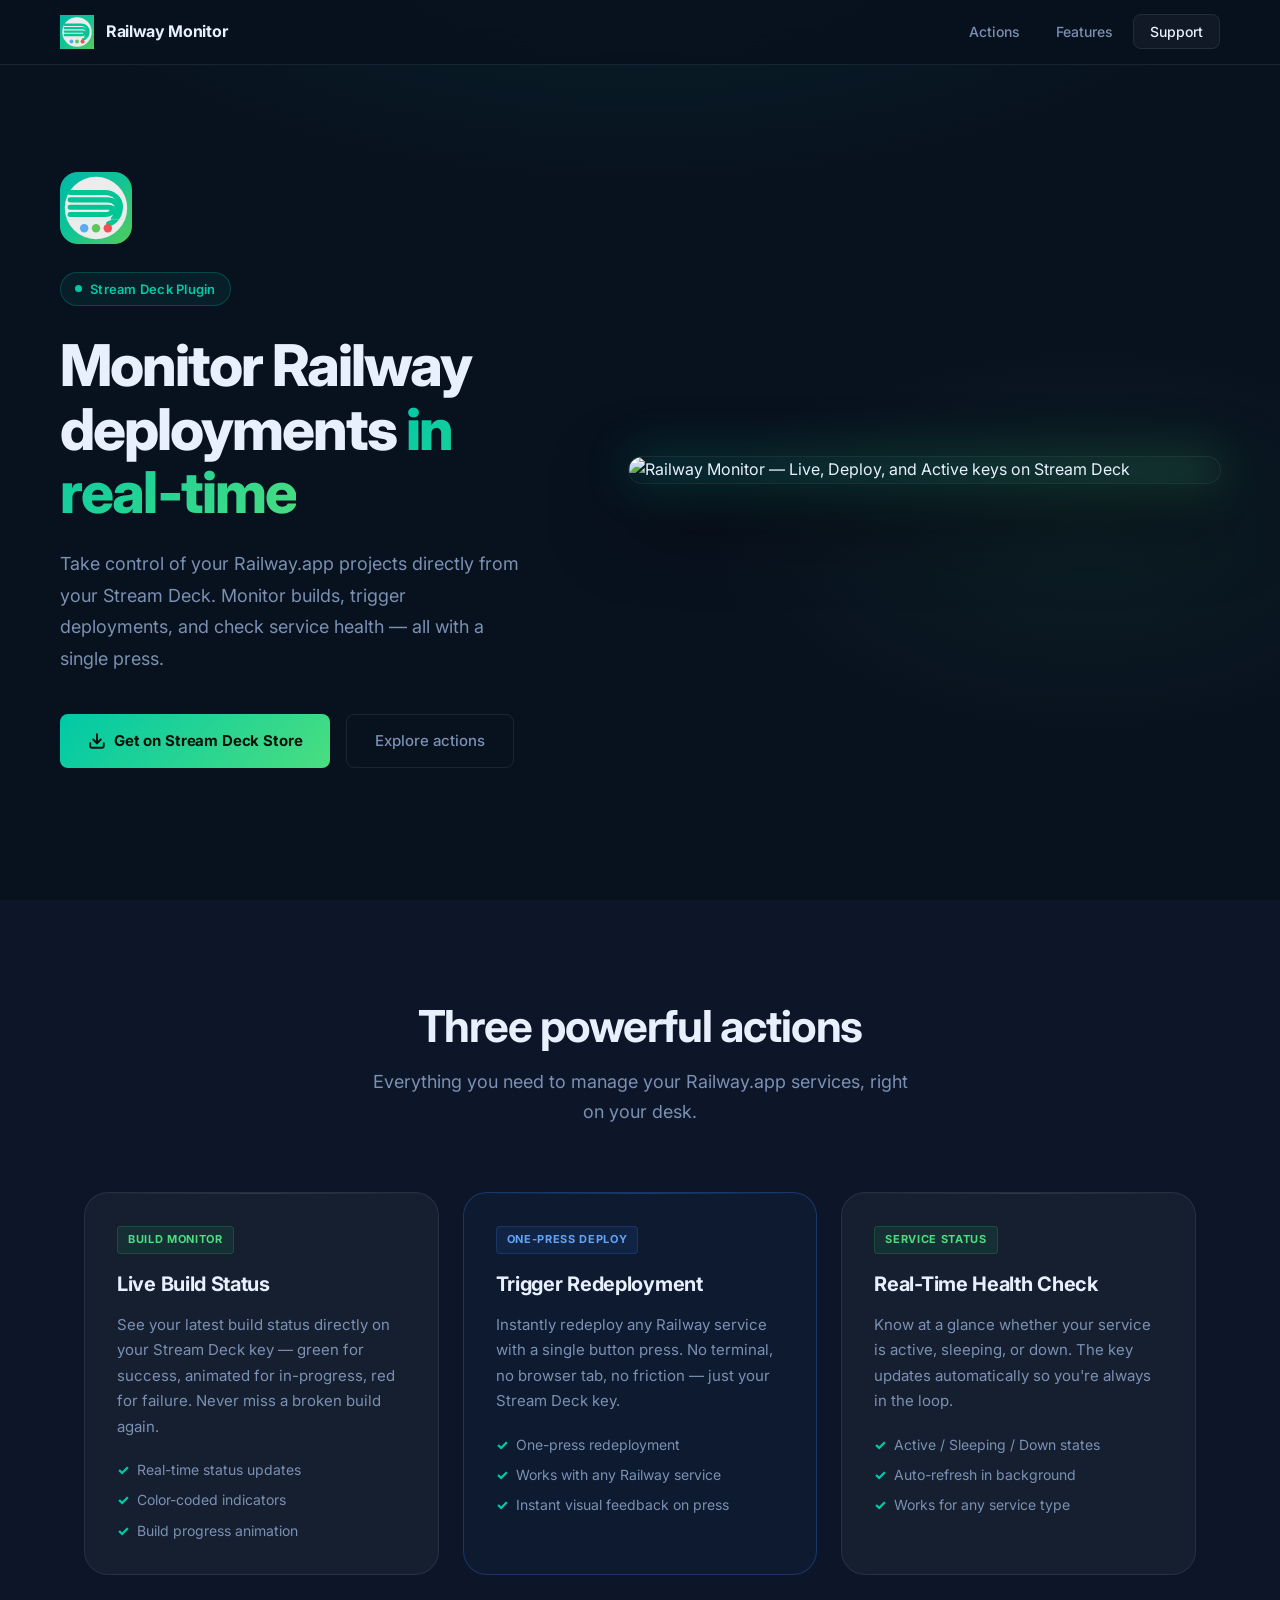
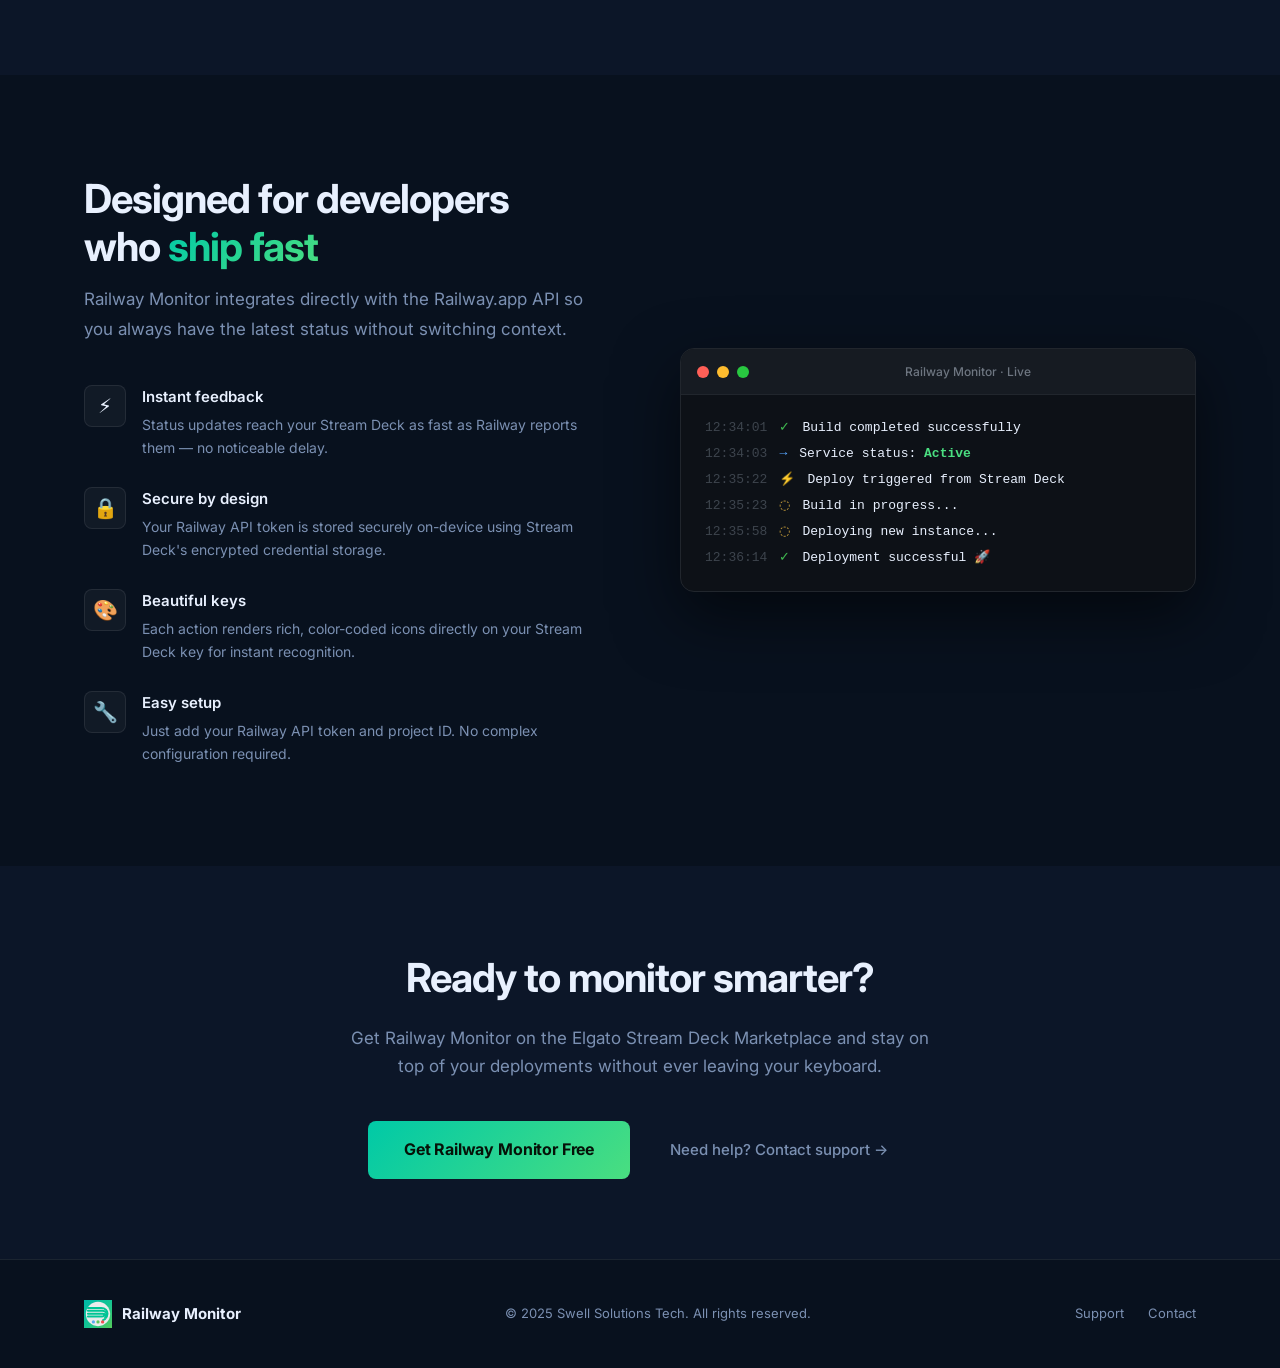
==== commit 4e9d6493: "feat: implement initial site styling and core layout structure" ====
--- a/index.html
+++ b/index.html
@@ -52,60 +52,13 @@
         </div>
       </div>
 
-      <!-- Stream Deck Visual -->
-      <div class="deck-visual">
-        <div class="deck-brand-label">Stream Deck</div>
-        <div class="deck-frame">
-
-          <!-- Key 1 — Live -->
-          <div class="deck-key key-live">
-            <span class="key-top-label">Live</span>
-            <div class="key-icon-wrap">
-              <svg viewBox="0 0 60 60" fill="none" xmlns="http://www.w3.org/2000/svg">
-                <circle cx="30" cy="30" r="26" fill="rgba(255,255,255,0.1)"/>
-                <rect x="8" y="21" width="28" height="18" rx="5" fill="white" opacity="0.88"/>
-                <path d="M36 21 Q50 21 50 30 Q50 39 36 39 Z" fill="white" opacity="0.88"/>
-                <line x1="8" y1="25" x2="4" y2="25" stroke="#4ade80" stroke-width="2.5" stroke-linecap="round"/>
-                <line x1="8" y1="30" x2="3" y2="30" stroke="#4ade80" stroke-width="2.5" stroke-linecap="round"/>
-                <line x1="8" y1="35" x2="4" y2="35" stroke="#4ade80" stroke-width="2.5" stroke-linecap="round"/>
-              </svg>
-            </div>
-            <span class="key-bottom-label">Project</span>
-          </div>
-
-          <!-- Key 2 — Deploy -->
-          <div class="deck-key key-deploy">
-            <span class="key-top-label">Deploy</span>
-            <div class="key-icon-wrap">
-              <svg viewBox="0 0 60 60" fill="none" xmlns="http://www.w3.org/2000/svg">
-                <circle cx="30" cy="30" r="26" fill="rgba(255,255,255,0.1)"/>
-                <rect x="8" y="21" width="28" height="18" rx="5" fill="white" opacity="0.88"/>
-                <path d="M36 21 Q50 21 50 30 Q50 39 36 39 Z" fill="white" opacity="0.88"/>
-                <line x1="8" y1="25" x2="4" y2="25" stroke="#60a5fa" stroke-width="2.5" stroke-linecap="round"/>
-                <line x1="8" y1="30" x2="3" y2="30" stroke="#60a5fa" stroke-width="2.5" stroke-linecap="round"/>
-                <line x1="8" y1="35" x2="4" y2="35" stroke="#60a5fa" stroke-width="2.5" stroke-linecap="round"/>
-              </svg>
-            </div>
-            <span class="key-bottom-label">Project</span>
-          </div>
-
-          <!-- Key 3 — Active -->
-          <div class="deck-key key-active">
-            <span class="key-top-label">Active</span>
-            <div class="key-icon-wrap">
-              <svg viewBox="0 0 60 60" fill="none" xmlns="http://www.w3.org/2000/svg">
-                <circle cx="30" cy="30" r="26" fill="rgba(255,255,255,0.1)"/>
-                <rect x="8" y="21" width="28" height="18" rx="5" fill="white" opacity="0.88"/>
-                <path d="M36 21 Q50 21 50 30 Q50 39 36 39 Z" fill="white" opacity="0.88"/>
-                <line x1="8" y1="25" x2="4" y2="25" stroke="#4ade80" stroke-width="2.5" stroke-linecap="round"/>
-                <line x1="8" y1="30" x2="3" y2="30" stroke="#4ade80" stroke-width="2.5" stroke-linecap="round"/>
-                <line x1="8" y1="35" x2="4" y2="35" stroke="#4ade80" stroke-width="2.5" stroke-linecap="round"/>
-              </svg>
-            </div>
-            <span class="key-bottom-label">Database</span>
-          </div>
-
-        </div>
+      <!-- Hero Image -->
+      <div class="hero-image-wrap">
+        <img
+          src="assets/banner.jpg"
+          alt="Railway Monitor — Live, Deploy, and Active keys on Stream Deck"
+          class="hero-img"
+        >
       </div>
     </div>
   </section>
--- a/css/style.css
+++ b/css/style.css
@@ -186,9 +186,36 @@
   max-width: 1160px;
   margin: 0 auto;
   display: grid;
-  grid-template-columns: 1fr 1fr;
-  gap: 64px;
-  align-items: center;
+  grid-template-columns: 1fr 1.15fr;
+  gap: 56px;
+  align-items: center;
+}
+
+/* ─── HERO IMAGE ─── */
+.hero-image-wrap {
+  position: relative;
+}
+
+.hero-image-wrap::before {
+  content: '';
+  position: absolute;
+  inset: -2px;
+  border-radius: 22px;
+  background: var(--grad);
+  opacity: 0.25;
+  filter: blur(24px);
+  z-index: 0;
+}
+
+.hero-img {
+  position: relative;
+  z-index: 1;
+  width: 100%;
+  border-radius: 20px;
+  display: block;
+  box-shadow:
+    0 0 0 1px rgba(255,255,255,0.07),
+    0 32px 80px rgba(0,0,0,0.65);
 }
 
 .hero-badge {
@@ -775,12 +802,11 @@
 
 /* ─── RESPONSIVE ─── */
 @media (max-width: 900px) {
-  .hero-inner { grid-template-columns: 1fr; text-align: center; gap: 48px; }
+  .hero-inner { grid-template-columns: 1fr; text-align: center; gap: 40px; }
   .hero-desc { max-width: 100%; }
   .hero-ctas { justify-content: center; }
-  .deck-visual { order: -1; }
-  .deck-frame { gap: 10px; padding: 20px 18px; }
-  .deck-key { width: 88px; height: 88px; }
+  .hero-image-wrap { order: -1; }
+  .hero-img { max-height: 360px; object-fit: cover; object-position: center; }
   .actions-grid { grid-template-columns: 1fr; }
   .features-inner { grid-template-columns: 1fr; gap: 48px; }
   .support-grid { grid-template-columns: 1fr; }
@@ -788,8 +814,5 @@
 
 @media (max-width: 600px) {
   .nav-links li:not(:last-child) { display: none; }
-  .deck-frame { gap: 8px; padding: 16px 14px; }
-  .deck-key { width: 76px; height: 76px; }
-  .key-icon-wrap svg { width: 42px; height: 42px; }
   .footer-inner { flex-direction: column; text-align: center; }
 }
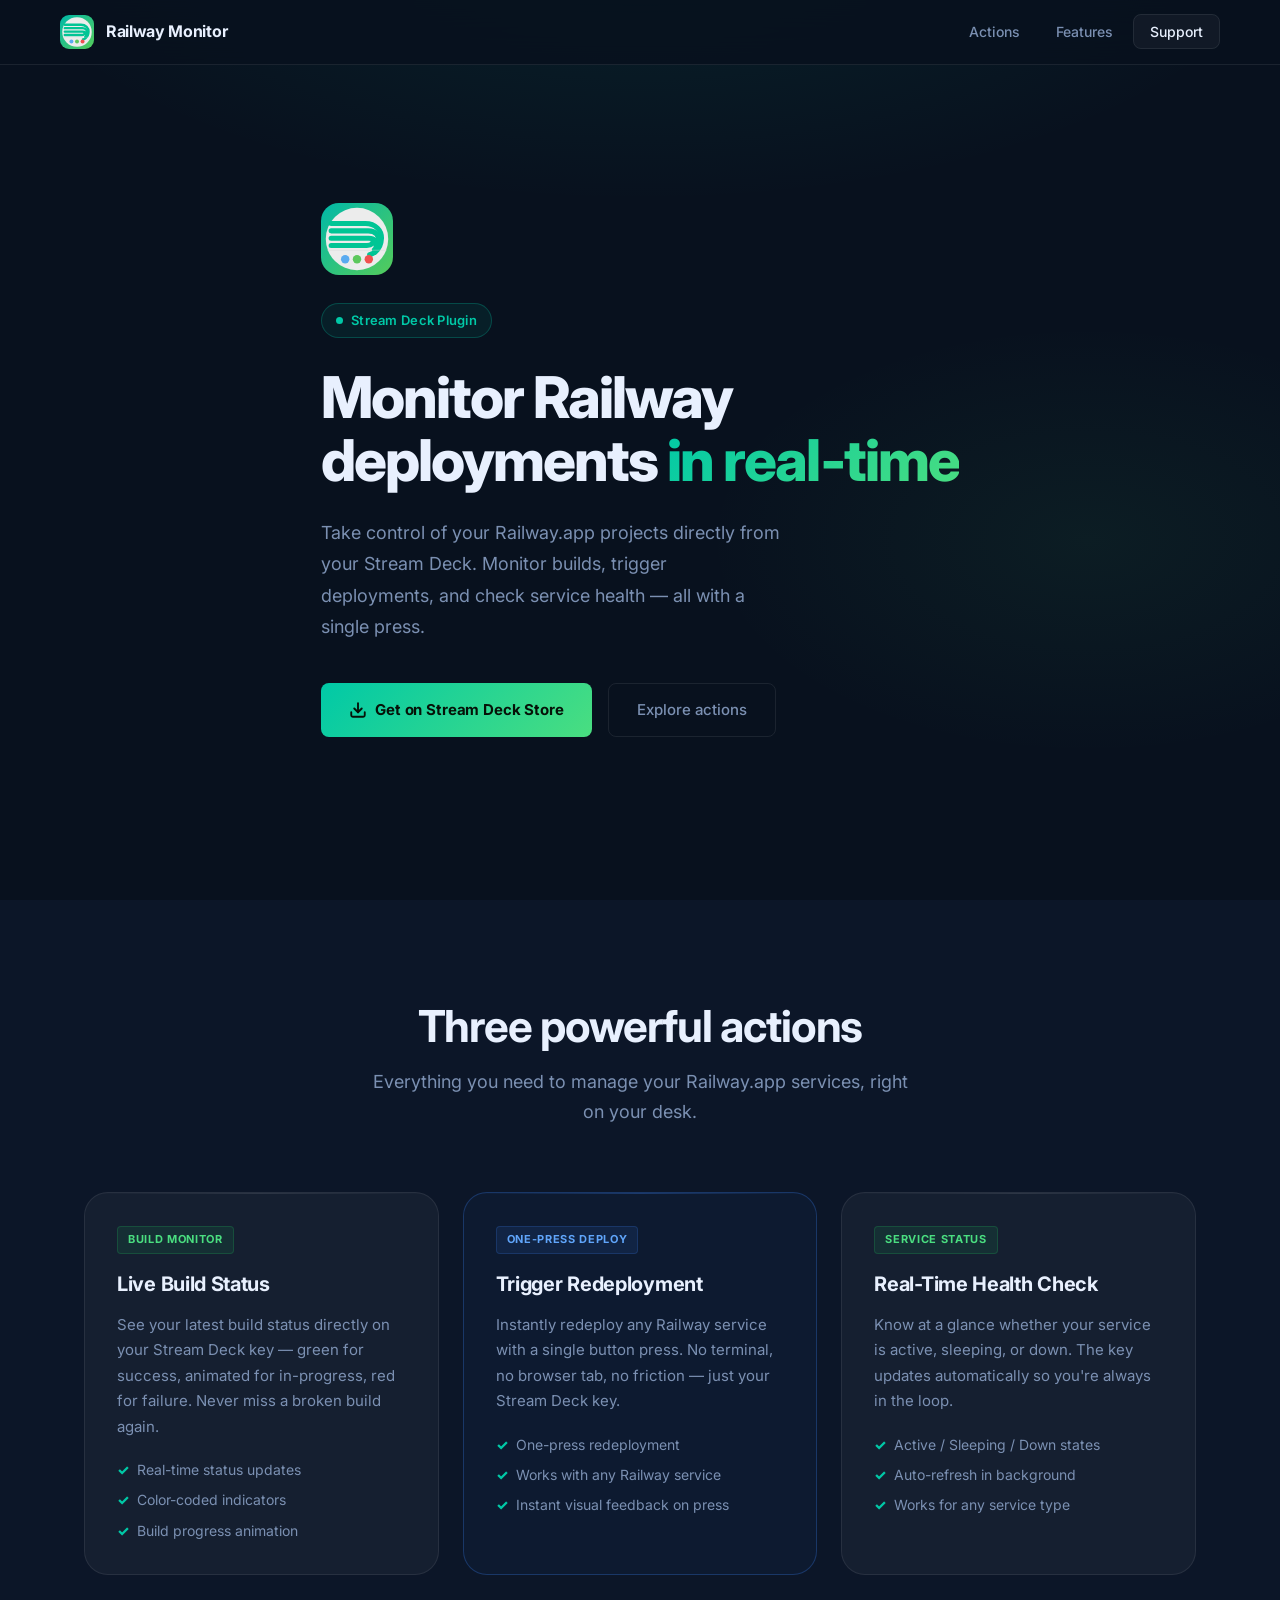
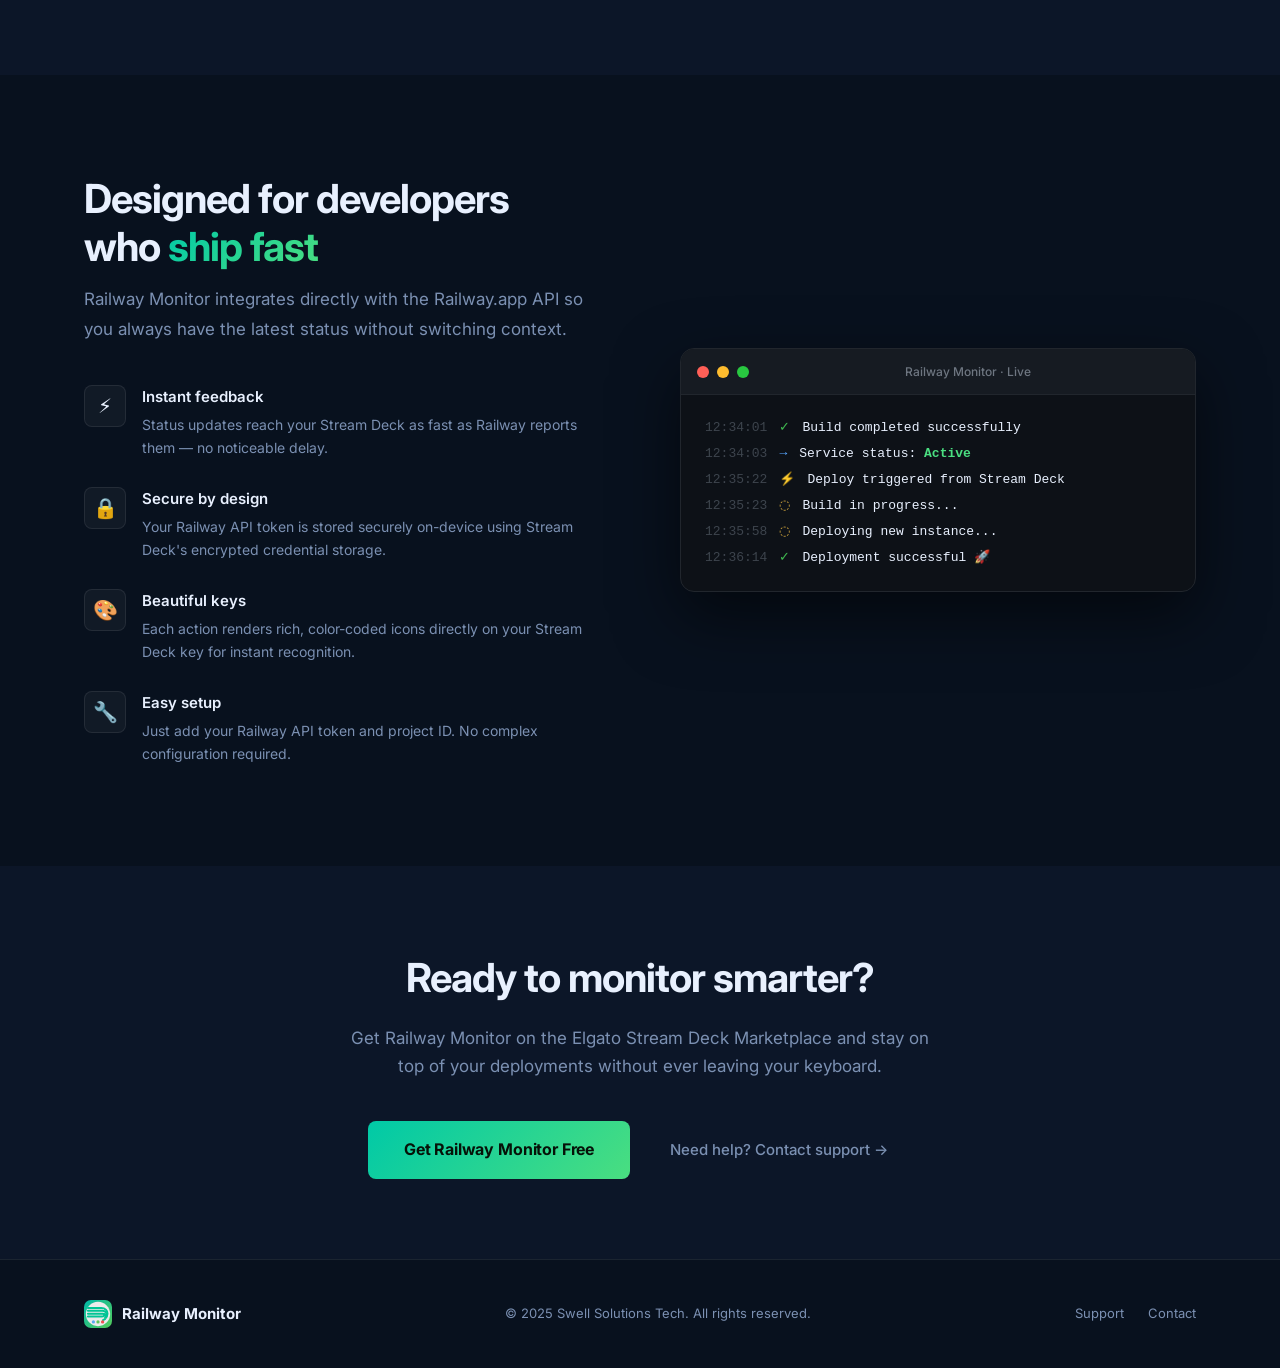
==== commit 2acc70a5: "feat: replace raster logo with SVG branding and add support page" ====
--- a/index.html
+++ b/index.html
@@ -16,7 +16,21 @@
   <nav class="nav" id="nav">
     <div class="nav-inner">
       <a href="index.html" class="nav-brand">
-        <img src="assets/logo.svg" width="34" height="34" alt="Railway Monitor logo">
+        <svg width="34" height="34" viewBox="0 0 512 512" fill="none" xmlns="http://www.w3.org/2000/svg" style="flex-shrink:0;border-radius:9px">
+          <defs><linearGradient id="nb" x1="0" y1="0" x2="512" y2="512" gradientUnits="userSpaceOnUse"><stop stop-color="#00b8a8"/><stop offset="1" stop-color="#55cc5a"/></linearGradient></defs>
+          <rect width="512" height="512" fill="url(#nb)"/>
+          <circle cx="256" cy="256" r="222" fill="#ececec"/>
+          <g fill="none" stroke="#00c595" stroke-linecap="round" stroke-width="36">
+            <path d="M 72 302 L 326 302 C 362 302 376 284 368 260"/>
+            <path d="M 72 250 L 340 250 C 382 250 398 272 392 306"/>
+            <path d="M 72 198 L 336 198 C 390 198 416 234 410 278 C 406 304 393 322 380 332"/>
+            <path d="M 72 146 L 316 146 C 388 146 432 196 430 252 C 428 298 408 330 386 348 C 374 358 360 364 346 368"/>
+          </g>
+          <line x1="44" y1="336" x2="468" y2="336" stroke="#d2d2d2" stroke-width="3"/>
+          <circle cx="172" cy="400" r="30" fill="#5aabf0"/>
+          <circle cx="256" cy="400" r="30" fill="#5cc85c"/>
+          <circle cx="340" cy="400" r="30" fill="#f05050"/>
+        </svg>
         <span class="nav-name">Railway Monitor</span>
       </a>
       <ul class="nav-links">
@@ -31,7 +45,21 @@
   <section class="hero">
     <div class="hero-inner">
       <div class="hero-content">
-        <img src="assets/logo.svg" width="72" height="72" alt="Railway Monitor" style="border-radius:18px;display:block;margin-bottom:28px;">
+        <svg width="72" height="72" viewBox="0 0 512 512" fill="none" xmlns="http://www.w3.org/2000/svg" style="border-radius:18px;display:block;margin-bottom:28px;flex-shrink:0">
+          <defs><linearGradient id="hb" x1="0" y1="0" x2="512" y2="512" gradientUnits="userSpaceOnUse"><stop stop-color="#00b8a8"/><stop offset="1" stop-color="#55cc5a"/></linearGradient></defs>
+          <rect width="512" height="512" fill="url(#hb)"/>
+          <circle cx="256" cy="256" r="222" fill="#ececec"/>
+          <g fill="none" stroke="#00c595" stroke-linecap="round" stroke-width="36">
+            <path d="M 72 302 L 326 302 C 362 302 376 284 368 260"/>
+            <path d="M 72 250 L 340 250 C 382 250 398 272 392 306"/>
+            <path d="M 72 198 L 336 198 C 390 198 416 234 410 278 C 406 304 393 322 380 332"/>
+            <path d="M 72 146 L 316 146 C 388 146 432 196 430 252 C 428 298 408 330 386 348 C 374 358 360 364 346 368"/>
+          </g>
+          <line x1="44" y1="336" x2="468" y2="336" stroke="#d2d2d2" stroke-width="3"/>
+          <circle cx="172" cy="400" r="30" fill="#5aabf0"/>
+          <circle cx="256" cy="400" r="30" fill="#5cc85c"/>
+          <circle cx="340" cy="400" r="30" fill="#f05050"/>
+        </svg>
         <div class="hero-badge">
           <span class="badge-dot"></span>
           Stream Deck Plugin
@@ -53,11 +81,12 @@
       </div>
 
       <!-- Hero Image -->
-      <div class="hero-image-wrap">
+      <div class="hero-image-wrap" id="heroBannerWrap">
         <img
           src="assets/banner.jpg"
           alt="Railway Monitor — Live, Deploy, and Active keys on Stream Deck"
           class="hero-img"
+          onerror="document.getElementById('heroBannerWrap').style.display='none';document.querySelector('.hero-inner').style.gridTemplateColumns='1fr'"
         >
       </div>
     </div>
@@ -214,7 +243,21 @@
     <div class="container">
       <div class="footer-inner">
         <a href="index.html" class="footer-brand">
-          <img src="assets/logo.svg" width="28" height="28" alt="Railway Monitor logo">
+          <svg width="28" height="28" viewBox="0 0 512 512" fill="none" xmlns="http://www.w3.org/2000/svg" style="border-radius:7px;flex-shrink:0">
+            <defs><linearGradient id="fb" x1="0" y1="0" x2="512" y2="512" gradientUnits="userSpaceOnUse"><stop stop-color="#00b8a8"/><stop offset="1" stop-color="#55cc5a"/></linearGradient></defs>
+            <rect width="512" height="512" fill="url(#fb)"/>
+            <circle cx="256" cy="256" r="222" fill="#ececec"/>
+            <g fill="none" stroke="#00c595" stroke-linecap="round" stroke-width="36">
+              <path d="M 72 302 L 326 302 C 362 302 376 284 368 260"/>
+              <path d="M 72 250 L 340 250 C 382 250 398 272 392 306"/>
+              <path d="M 72 198 L 336 198 C 390 198 416 234 410 278 C 406 304 393 322 380 332"/>
+              <path d="M 72 146 L 316 146 C 388 146 432 196 430 252 C 428 298 408 330 386 348 C 374 358 360 364 346 368"/>
+            </g>
+            <line x1="44" y1="336" x2="468" y2="336" stroke="#d2d2d2" stroke-width="3"/>
+            <circle cx="172" cy="400" r="30" fill="#5aabf0"/>
+            <circle cx="256" cy="400" r="30" fill="#5cc85c"/>
+            <circle cx="340" cy="400" r="30" fill="#f05050"/>
+          </svg>
           Railway Monitor
         </a>
         <p class="footer-copy">© 2025 Swell Solutions Tech. All rights reserved.</p>
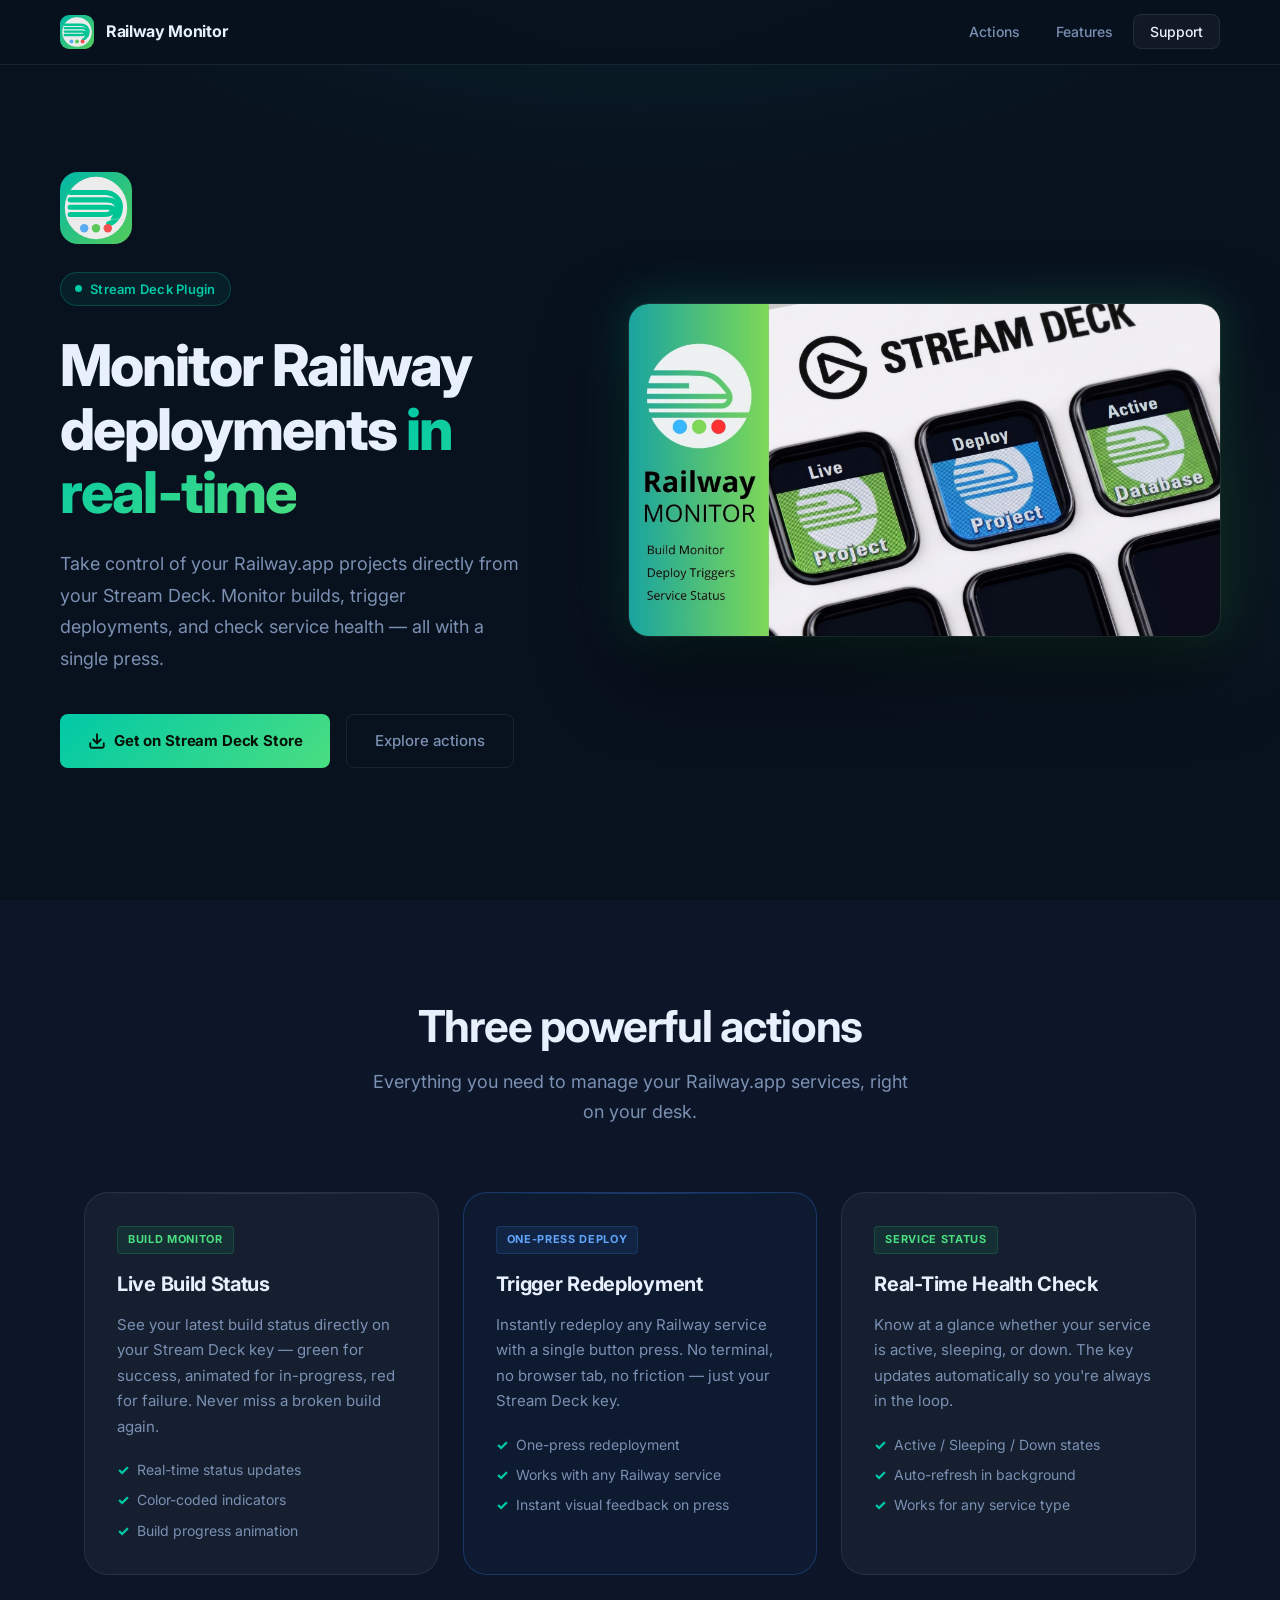
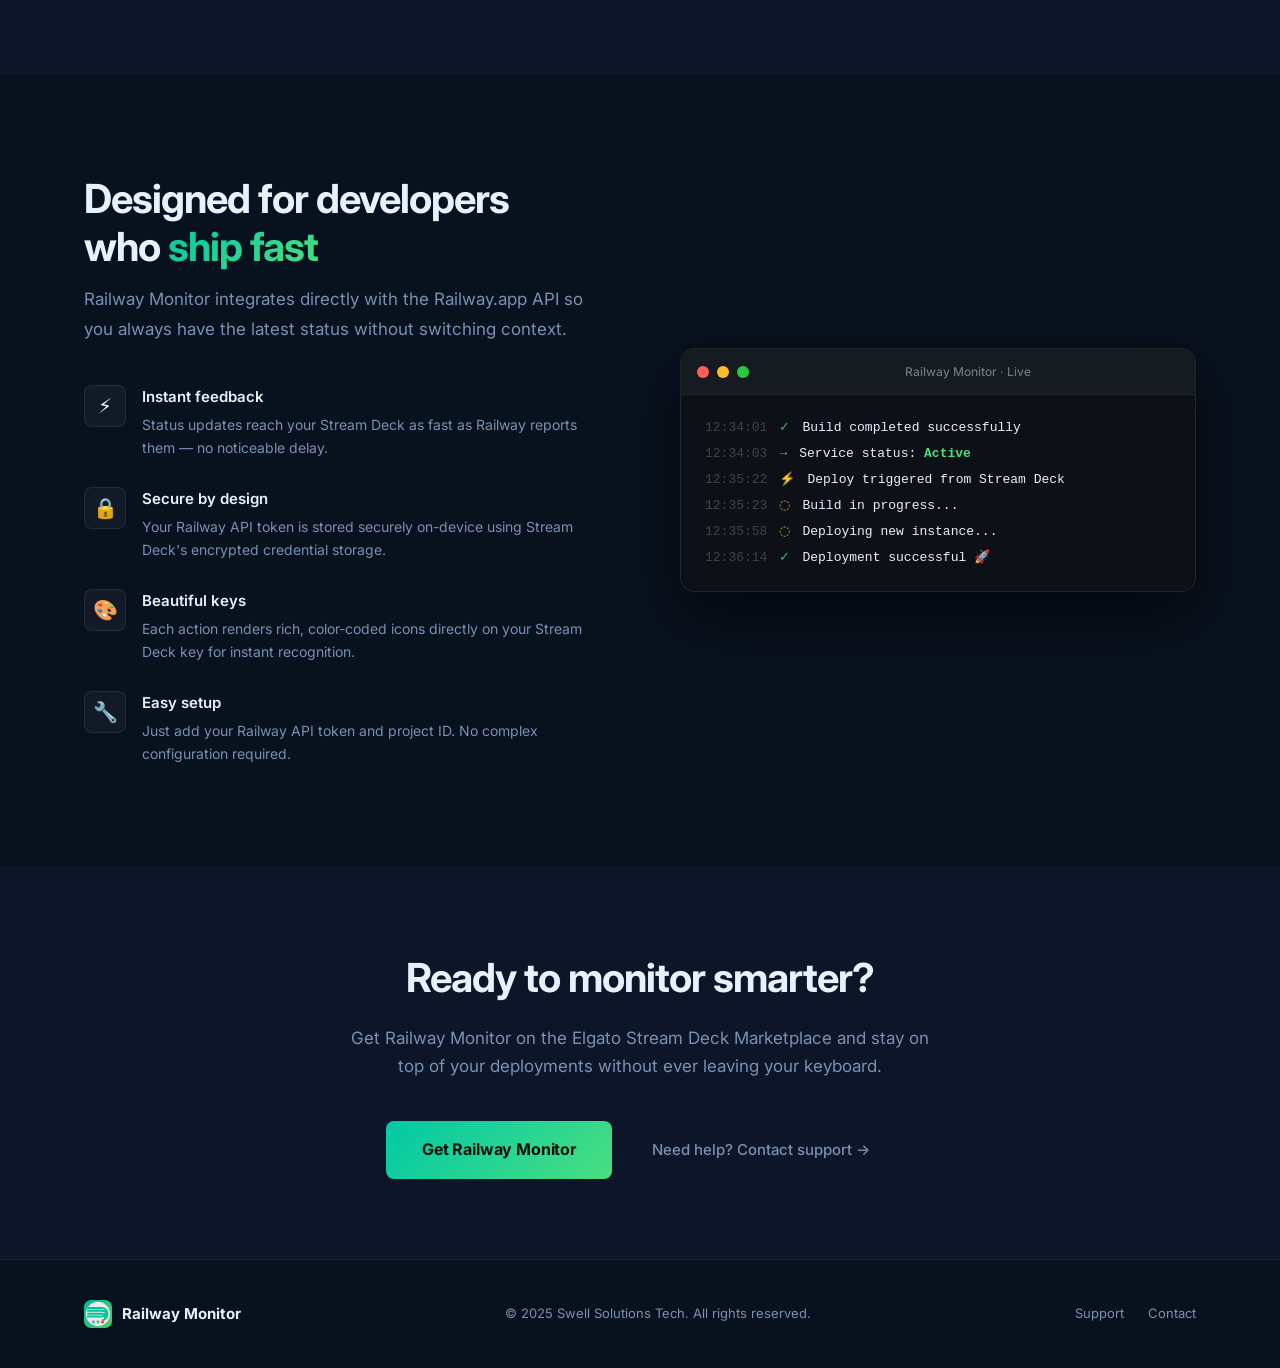
==== commit e31cd26f: "feat: implement support page and update call-to-action button text" ====
--- a/index.html
+++ b/index.html
@@ -231,7 +231,7 @@
         <h2>Ready to monitor smarter?</h2>
         <p>Get Railway Monitor on the Elgato Stream Deck Marketplace and stay on top of your deployments without ever leaving your keyboard.</p>
         <div class="cta-row">
-          <a href="#" class="btn-gradient large">Get Railway Monitor Free</a>
+          <a href="#" class="btn-gradient large">Get Railway Monitor</a>
           <a href="/support" class="btn-ghost">Need help? Contact support →</a>
         </div>
       </div>
--- a/css/style.css
+++ b/css/style.css
@@ -760,18 +760,6 @@
   margin-bottom: 28px;
 }
 
-.contact-email-link {
-  display: block;
-  color: var(--teal);
-  font-size: 14px;
-  text-decoration: none;
-  font-weight: 600;
-  margin-bottom: 28px;
-  word-break: break-all;
-  transition: opacity 0.2s;
-}
-
-.contact-email-link:hover { opacity: 0.75; }
 
 .faq-card h2 {
   font-size: 22px;
